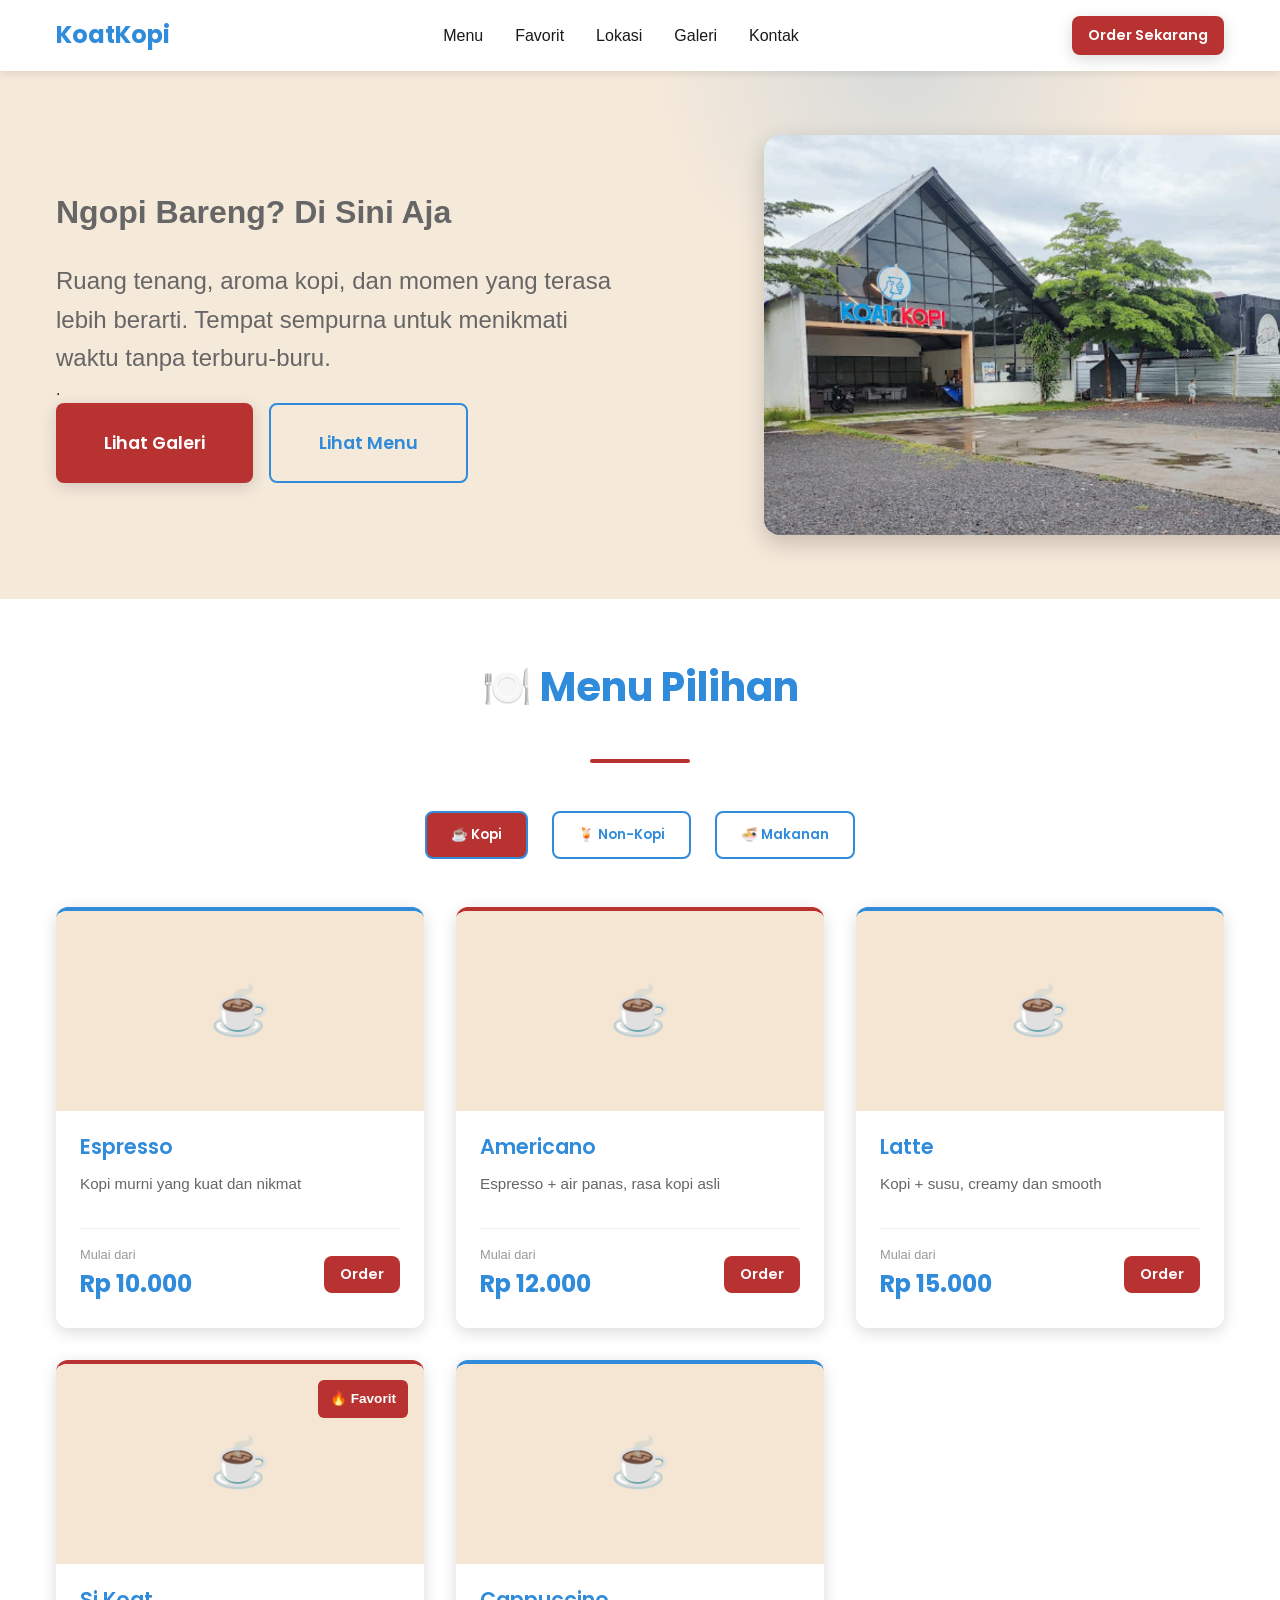
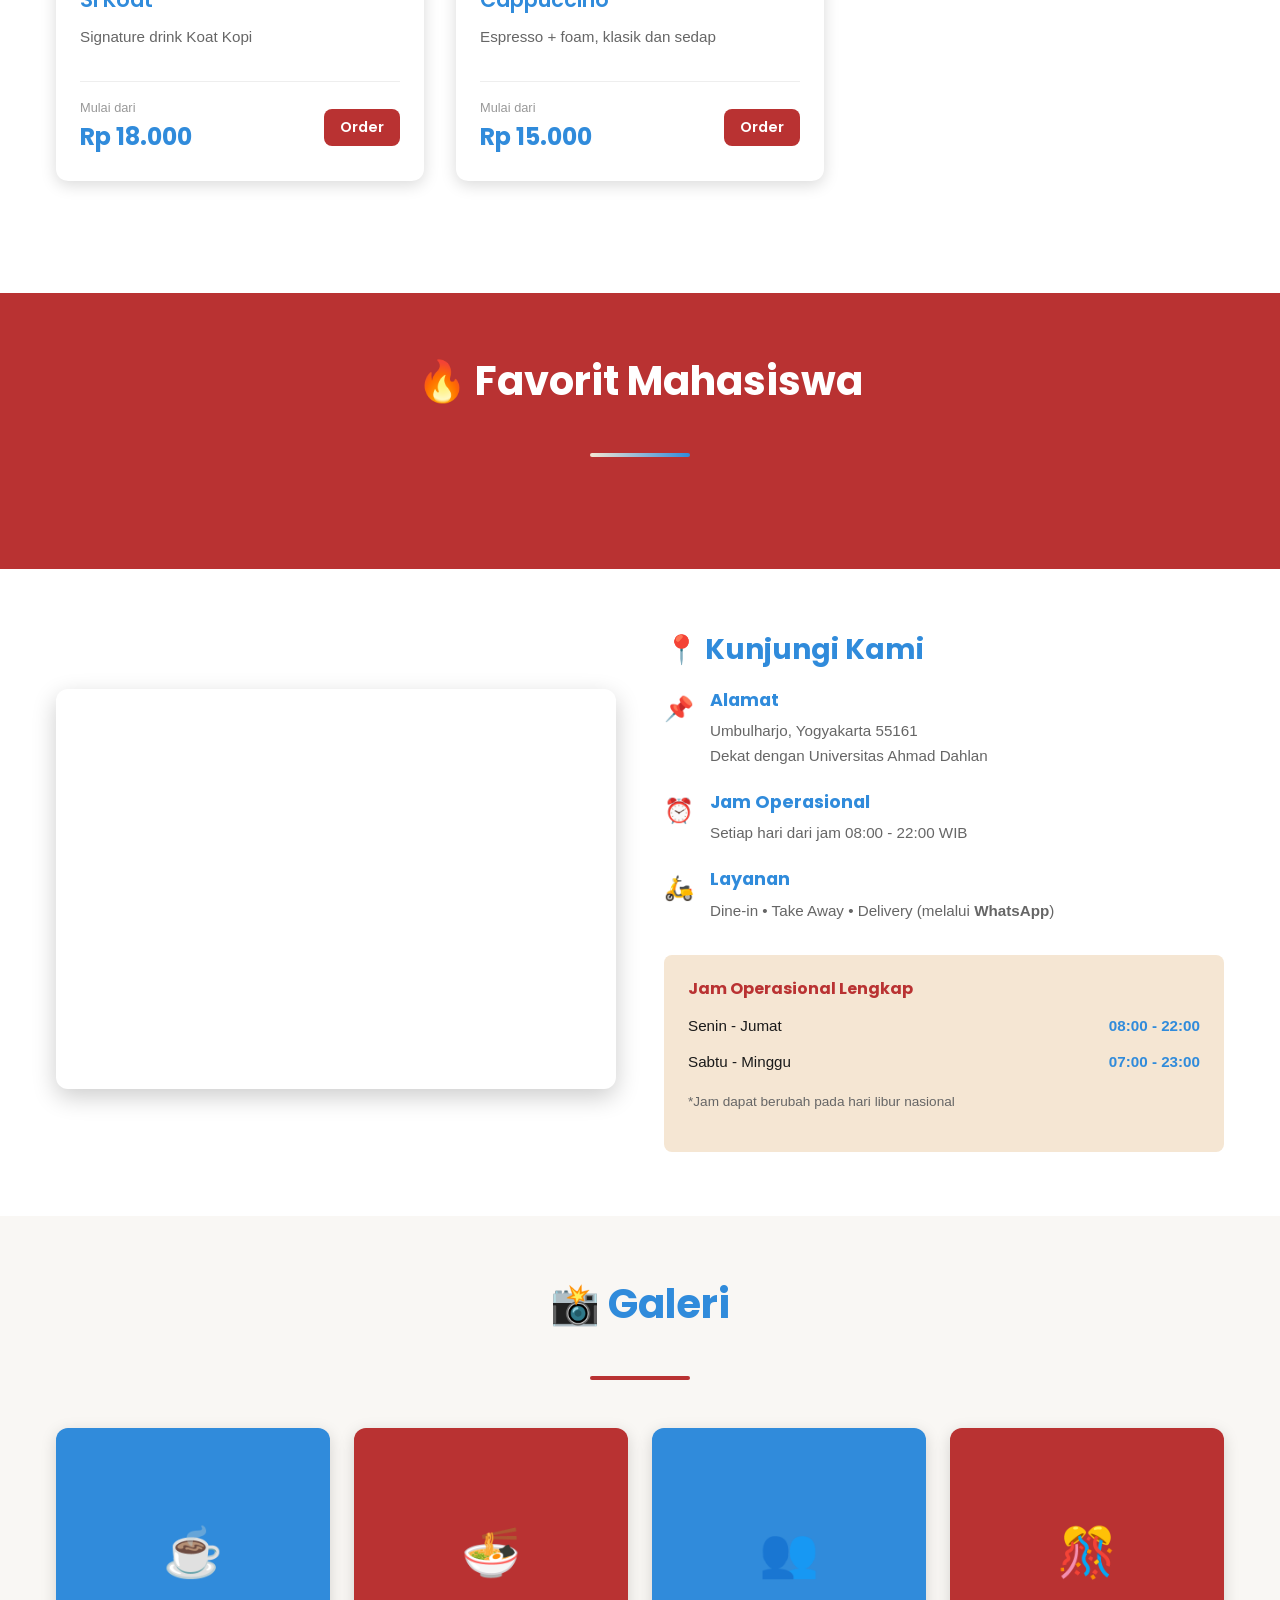
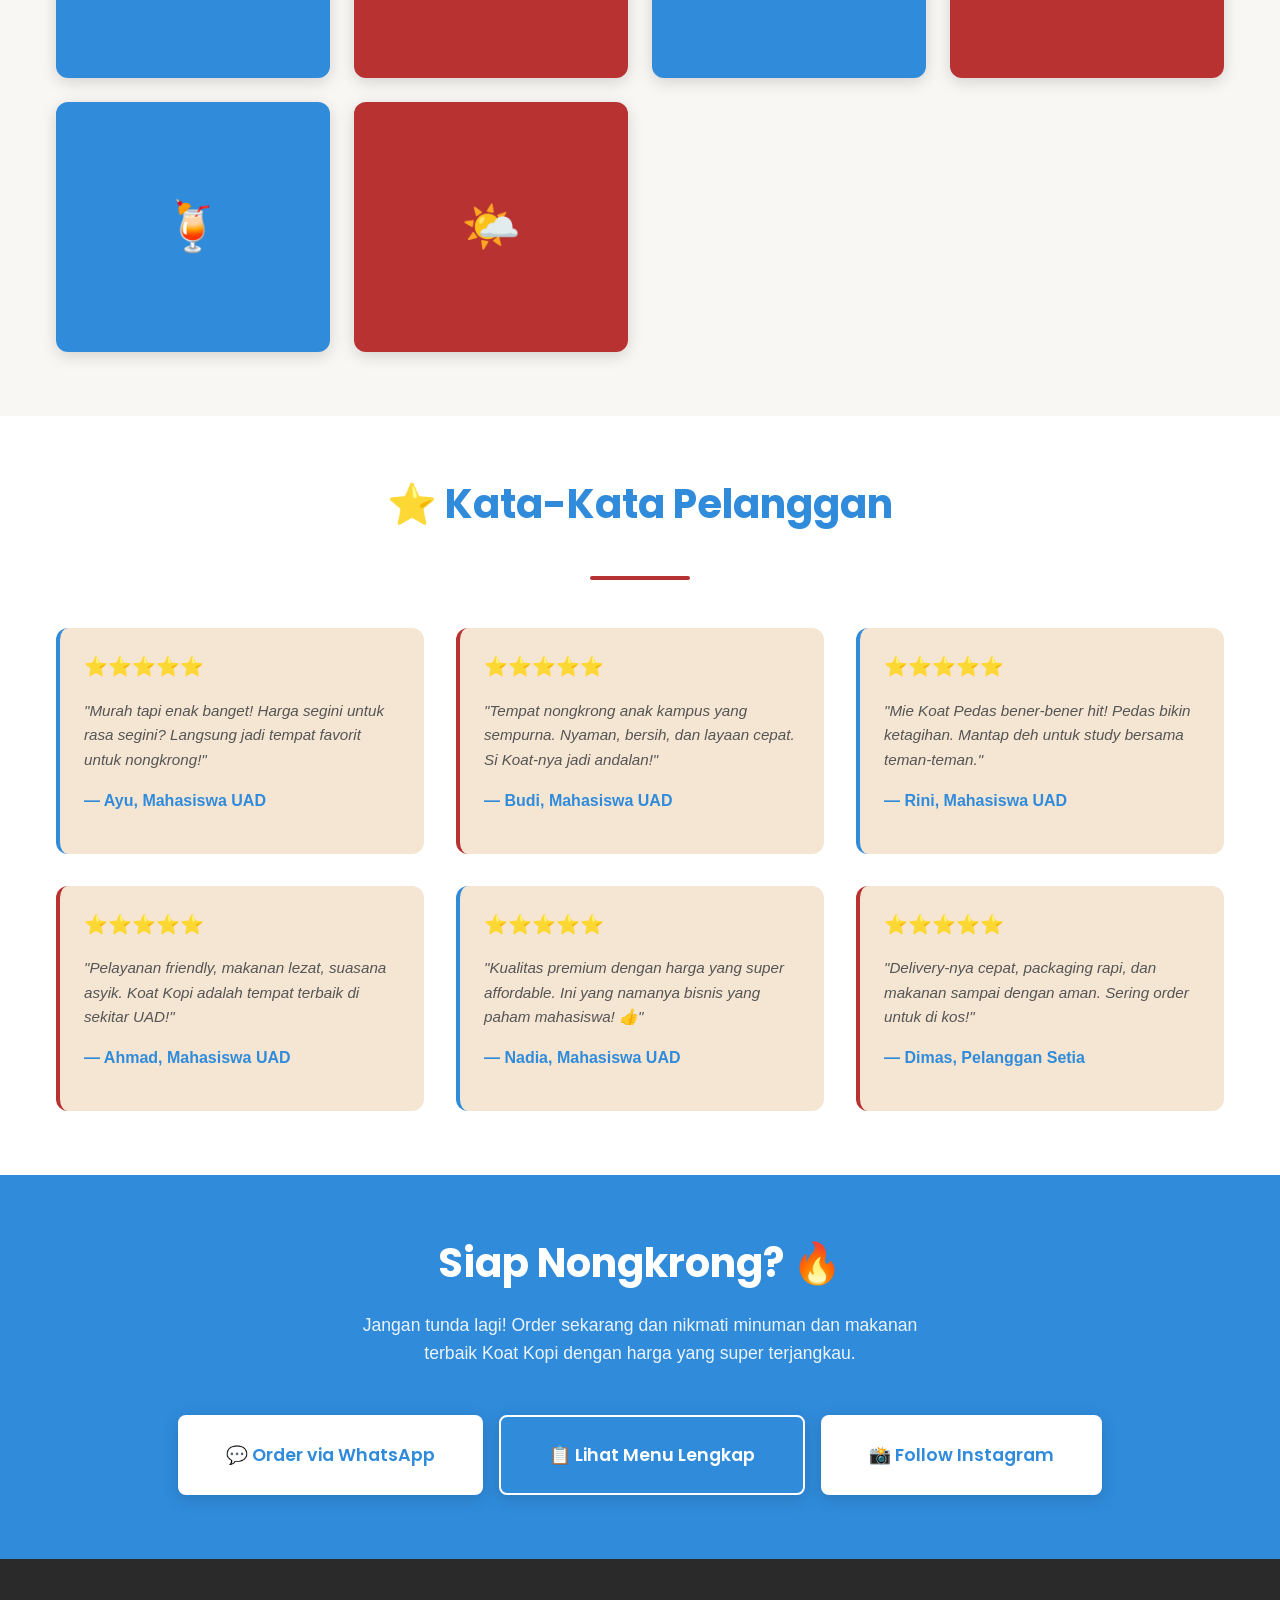
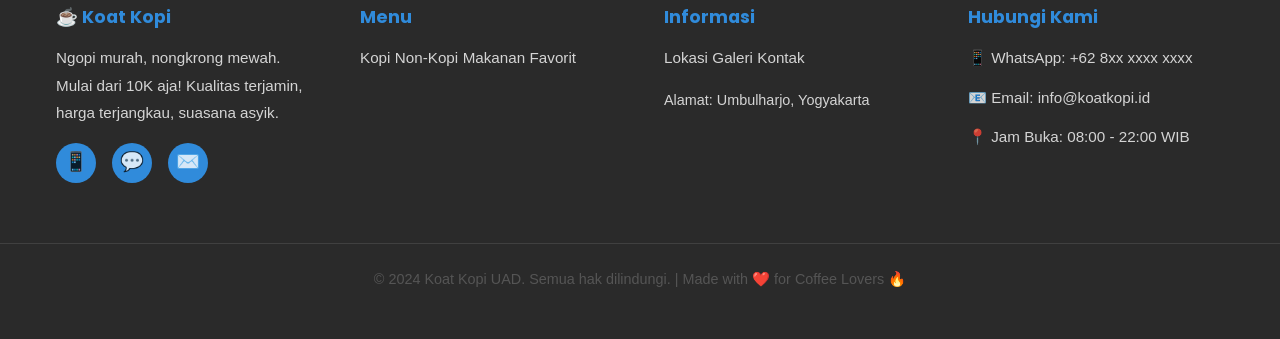
==== index.html @ d8cd1960 "index" ====
<!DOCTYPE html>
<html lang="id">

<head>
  <meta charset="UTF-8">
  <meta name="viewport" content="width=device-width, initial-scale=1.0">
  <meta name="description" content="Koat Kopi UAD - Ngopi Murah, Nongkrong Mewah. Mulai dari 10K aja! Di Umbulharjo, Jogja">
  <meta name="theme-color" content="#308BDB">
  <title>Koat Kopi UAD </title>

  <!-- Favicon -->
  <link rel="icon" type="image/x-icon" href="assets/images/logo.png">

  <!-- Fonts -->
  <link rel="preconnect" href="https://fonts.googleapis.com">
  <link rel="preconnect" href="https://fonts.gstatic.com" crossorigin>
  <link href="https://fonts.googleapis.com/css2?family=Poppins:wght@400;500;600;700&family=Montserrat:wght@700&display=swap" rel="stylesheet">

  <!-- Stylesheets -->
  <link rel="stylesheet" href="assets/css/style.css">
  <link rel="stylesheet" href="assets/css/responsive.css">
</head>

<body>
  <!-- ================================
       NAVBAR / NAVIGATION
  ================================ -->
  <nav>
    <div class="container">
      <div class="navbar-brand">
        Koat<span>Kopi</span>
      </div>
      <ul class="navbar-menu">
        <li><a href="#menu-section">Menu</a></li>
        <li><a href="#bestseller-section">Favorit</a></li>
        <li><a href="#location-section">Lokasi</a></li>
        <li><a href="#gallery-section">Galeri</a></li>
        <li><a href="#contact-section">Kontak</a></li>
      </ul>
      <div class="navbar-cta">
        <a href="#contact-section" class="btn btn-primary btn-small">Order Sekarang</a>
      </div>
    </div>
  </nav>

  <!-- ================================
       HERO SECTION
  ================================ -->
  <section class="hero">
    <div class="container">
      <div class="hero-content">
        <p class="hero-subtitle">Ngopi Bareng? Di Sini Aja</p>
        <p1>Ruang tenang, aroma kopi, dan momen yang terasa lebih berarti. Tempat sempurna untuk menikmati waktu tanpa terburu-buru.</p1>
        <div>.</div>
        <div class="cta-buttons">
          <button href="#gallery-section" class="btn btn-primary btn-large" data-whatsapp data-message="Halo Koat Kopi, saya ingin memesan...">
            Lihat Galeri
          </button>
          <a href="#menu-section" class="btn btn-outline btn-large">Lihat Menu</a>
        </div>
      </div>
      <img src="assets/images/hero/home.png" class="hero-image">
    </div>
  </section>

  <!-- ================================
       MENU SECTION
  ================================ -->
  <section class="menu section" id="menu-section">
    <div class="container">
      <div class="section-title">
        <h2>🍽️ Menu Pilihan</h2>
      </div>

      <!-- Menu Category Buttons -->
      <div class="menu-categories">
        <button class="menu-category-btn" data-category="coffee">☕ Kopi</button>
        <button class="menu-category-btn" data-category="nonCoffee">🍹 Non-Kopi</button>
        <button class="menu-category-btn" data-category="food">🍜 Makanan</button>
      </div>

      <!-- Menu Items Container -->
      <div class="menu-items">
        <!-- Dynamically filled by menu.js -->
      </div>
    </div>
  </section>

  <!-- ================================
       BESTSELLER SECTION
  ================================ -->
  <section class="bestsellers section" id="bestseller-section">
    <div class="container">
      <div class="section-title">
        <h2>🔥 Favorit Mahasiswa</h2>
      </div>
      <div class="bestseller-cards">
        <!-- Dynamically filled by menu.js -->
      </div>
    </div>
  </section>

  <!-- ================================
       LOCATION SECTION
  ================================ -->
  <section class="location section" id="location-section">
    <div class="container">
      <div>
        <iframe src="https://www.google.com/maps/embed?pb=!1m18!1m12!1m3!1d3952.6366017829478!2d110.3768565735801!3d-7.828231292192724!2m3!1f0!2f0!3f0!3m2!1i1024!2i768!4f13.1!3m3!1m2!1s0x2e7a57be8e763b1b%3A0xcff1bcfdaa62eb92!2sKoat%20Kopi%20UAD!5e0!3m2!1sid!2sid!4v1775135601154!5m2!1sid!2sid" width="600" height="450" style="border:0;" allowfullscreen="" loading="lazy" referrerpolicy="no-referrer-when-downgrade"
          id="google-map"
          class="location-map"
          data-lat="-7.7974"
          data-lng="110.3714"
          style="border: none;"
          allowfullscreen=""
          loading="lazy"
          referrerpolicy="no-referrer-when-downgrade">
        </iframe>
      </div>
      <div class="location-info">
        <h3>📍 Kunjungi Kami</h3>
        <div class="location-info-item">
          <div class="location-icon">📌</div>
          <div class="location-text">
            <h4>Alamat</h4>
            <p>Umbulharjo, Yogyakarta 55161<br>Dekat dengan Universitas Ahmad Dahlan</p>
          </div>
        </div>
        <div class="location-info-item">
          <div class="location-icon">⏰</div>
          <div class="location-text">
            <h4>Jam Operasional</h4>
            <p>Setiap hari dari jam 08:00 - 22:00 WIB</p>
          </div>
        </div>
        <div class="location-info-item">
          <div class="location-icon">🛵</div>
          <div class="location-text">
            <h4>Layanan</h4>
            <p>Dine-in • Take Away • Delivery (melalui <strong>WhatsApp</strong>)</p>
          </div>
        </div>

        <div class="location-hours">
          <h4>Jam Operasional Lengkap</h4>
          <div class="hours-list">
            <div class="hours-item">
              <span>Senin - Jumat</span>
              <strong>08:00 - 22:00</strong>
            </div>
            <div class="hours-item">
              <span>Sabtu - Minggu</span>
              <strong>07:00 - 23:00</strong>
            </div>
          </div>
          <p style="margin-top: 1rem; font-size: 0.85rem; color: #666;">*Jam dapat berubah pada hari libur nasional</p>
        </div>
      </div>
    </div>
  </section>

  <!-- ================================
       GALLERY SECTION
  ================================ -->
  <section class="gallery section" id="gallery-section">
    <div class="container">
      <div class="section-title">
        <h2>📸 Galeri</h2>
      </div>
      <div class="gallery-grid">
        <div class="gallery-item">☕</div>
        <div class="gallery-item">🍜</div>
        <div class="gallery-item">👥</div>
        <div class="gallery-item">🎊</div>
        <div class="gallery-item">🍹</div>
        <div class="gallery-item">🌤️</div>
      </div>
    </div>
  </section>

  <!-- ================================
       TESTIMONIAL SECTION
  ================================ -->
  <section class="testimonials section">
    <div class="container">
      <div class="section-title">
        <h2>⭐ Kata-Kata Pelanggan</h2>
      </div>
      <div class="testimonials-grid">
        <div class="testimonial-card">
          <div class="testimonial-rating">⭐⭐⭐⭐⭐</div>
          <p class="testimonial-text">"Murah tapi enak banget! Harga segini untuk rasa segini? Langsung jadi tempat favorit untuk nongkrong!"</p>
          <p class="testimonial-author">— Ayu, Mahasiswa UAD</p>
        </div>

        <div class="testimonial-card">
          <div class="testimonial-rating">⭐⭐⭐⭐⭐</div>
          <p class="testimonial-text">"Tempat nongkrong anak kampus yang sempurna. Nyaman, bersih, dan layaan cepat. Si Koat-nya jadi andalan!"</p>
          <p class="testimonial-author">— Budi, Mahasiswa UAD</p>
        </div>

        <div class="testimonial-card">
          <div class="testimonial-rating">⭐⭐⭐⭐⭐</div>
          <p class="testimonial-text">"Mie Koat Pedas bener-bener hit! Pedas bikin ketagihan. Mantap deh untuk study bersama teman-teman."</p>
          <p class="testimonial-author">— Rini, Mahasiswa UAD</p>
        </div>

        <div class="testimonial-card">
          <div class="testimonial-rating">⭐⭐⭐⭐⭐</div>
          <p class="testimonial-text">"Pelayanan friendly, makanan lezat, suasana asyik. Koat Kopi adalah tempat terbaik di sekitar UAD!"</p>
          <p class="testimonial-author">— Ahmad, Mahasiswa UAD</p>
        </div>

        <div class="testimonial-card">
          <div class="testimonial-rating">⭐⭐⭐⭐⭐</div>
          <p class="testimonial-text">"Kualitas premium dengan harga yang super affordable. Ini yang namanya bisnis yang paham mahasiswa! 👍"</p>
          <p class="testimonial-author">— Nadia, Mahasiswa UAD</p>
        </div>

        <div class="testimonial-card">
          <div class="testimonial-rating">⭐⭐⭐⭐⭐</div>
          <p class="testimonial-text">"Delivery-nya cepat, packaging rapi, dan makanan sampai dengan aman. Sering order untuk di kos!"</p>
          <p class="testimonial-author">— Dimas, Pelanggan Setia</p>
        </div>
      </div>
    </div>
  </section>

  <!-- ================================
       CTA SECTION
  ================================ -->
  <section class="cta section" id="contact-section">
    <div class="container">
      <h2>Siap Nongkrong? 🔥</h2>
      <p>Jangan tunda lagi! Order sekarang dan nikmati minuman dan makanan terbaik Koat Kopi dengan harga yang super terjangkau.</p>
      <div class="cta-buttons">
        <button class="btn btn-primary btn-large" data-whatsapp data-message="Halo Koat Kopi! Saya ingin memesan...">
          💬 Order via WhatsApp
        </button>
        <a href="#menu-section" class="btn btn-primary btn-large" style="background-color: transparent; color: white; border: 2px solid white;">
          📋 Lihat Menu Lengkap
        </a>
        <button class="btn btn-primary btn-large" data-instagram>
          📸 Follow Instagram
        </button>
      </div>
    </div>
  </section>

  <!-- ================================
       FOOTER
  ================================ -->
  <footer>
    <div class="container">
      <div class="footer-section">
        <h4>☕ Koat Kopi</h4>
        <p>Ngopi murah, nongkrong mewah. Mulai dari 10K aja! Kualitas terjamin, harga terjangkau, suasana asyik.</p>
        <div class="footer-social">
          <a href="#" data-instagram title="Instagram">📱</a>
          <a href="#" data-whatsapp title="WhatsApp">💬</a>
          <a href="#" title="Email">✉️</a>
        </div>
      </div>

      <div class="footer-section">
        <h4>Menu</h4>
        <a href="#menu-section">Kopi</a>
        <a href="#menu-section">Non-Kopi</a>
        <a href="#menu-section">Makanan</a>
        <a href="#bestseller-section">Favorit</a>
      </div>

      <div class="footer-section">
        <h4>Informasi</h4>
        <a href="#location-section">Lokasi</a>
        <a href="#gallery-section">Galeri</a>
        <a href="#contact-section">Kontak</a>
        <p style="margin-top: 1rem; font-size: 0.9rem;">Alamat: Umbulharjo, Yogyakarta</p>
      </div>

      <div class="footer-section">
        <h4>Hubungi Kami</h4>
        <p>📱 WhatsApp: <a href="https://wa.me/628xxxxxxxx">+62 8xx xxxx xxxx</a></p>
        <p>📧 Email: <a href="mailto:info@koatkopi.id">info@koatkopi.id</a></p>
        <p>📍 Jam Buka: 08:00 - 22:00 WIB</p>
      </div>
    </div>

    <div class="footer-bottom">
      <p>&copy; 2024 Koat Kopi UAD. Semua hak dilindungi. | Made with ❤️ for Coffee Lovers 🔥</p>
    </div>
  </footer>

  <!-- Scroll to Top Button -->
  <button class="scroll-to-top" style="display: none; position: fixed; bottom: 30px; right: 30px; width: 50px; height: 50px; background-color: #6F4E37; color: white; border: none; border-radius: 50%; font-size: 1.5rem; cursor: pointer; box-shadow: 0 4px 12px rgba(0,0,0,0.2); z-index: 999;">
    ⬆️
  </button>

  <!-- Scripts -->
  <script src="assets/js/main.js"></script>
  <script src="assets/js/menu.js"></script>

  <!-- Google Analytics (Optional) -->
  <!-- Add your tracking ID here -->
</body>

</html>
---- assets/css/style.css ----
/* ================================
   KOAT KOPI - MAIN STYLESHEET
   Warm Coffee Street Vibes 🔥
================================ */

:root {
  /* Color Palette */
  --color-coffee: #308BDB;
  --color-cream: #F5E6D3;
  --color-blue: #308BDB;
  --color-red-accent: #B93232;
  --color-dark: #1a1a1a;
  --color-light: #F9F7F4;
  
  /* Spacing */
  --spacing-xs: 8px;
  --spacing-sm: 12px;
  --spacing-md: 16px;
  --spacing-lg: 24px;
  --spacing-xl: 32px;
  --spacing-2xl: 48px;
  --spacing-3xl: 64px;
  
  /* Typography */
  --font-heading: 'Poppins', 'Montserrat', sans-serif;
  --font-body: 'Segoe UI', 'Roboto', sans-serif;
  
  /* Shadows */
  --shadow-sm: 0 2px 8px rgba(0, 0, 0, 0.1);
  --shadow-md: 0 4px 16px rgba(0, 0, 0, 0.15);
  --shadow-lg: 0 8px 24px rgba(0, 0, 0, 0.2);
  
  /* Transitions */
  --transition: all 0.3s cubic-bezier(0.25, 0.46, 0.45, 0.94);
}

/* ================================
   RESET & BASE STYLES
================================ */

* {
  margin: 0;
  padding: 0;
  box-sizing: border-box;
}

html {
  scroll-behavior: smooth;
}

body {
  font-family: var(--font-body);
  color: var(--color-dark);
  background-color: var(--color-light);
  line-height: 1.6;
}

/* ================================
   TYPOGRAPHY
================================ */

h1, h2, h3, h4, h5, h6 {
  font-family: var(--font-heading);
  font-weight: 700;
  line-height: 1.2;
  margin-bottom: var(--spacing-md);
}

h1 {
  font-size: 3.5rem;
  color: var(--color-coffee);
}

h2 {
  font-size: 2.5rem;
  color: var(--color-coffee);
}

h3 {
  font-size: 1.75rem;
  color: var(--color-coffee);
}

p {
  margin-bottom: var(--spacing-md);
  color: #555;
}

a {
  color: var(--color-blue);
  text-decoration: none;
  transition: var(--transition);
}

a:hover {
  color: var(--color-coffee);
}

/* ================================
   BUTTONS
================================ */

.btn {
  display: inline-block;
  padding: var(--spacing-sm) var(--spacing-lg);
  border: none;
  border-radius: 8px;
  font-family: var(--font-heading);
  font-weight: 600;
  font-size: 1rem;
  cursor: pointer;
  transition: var(--transition);
  text-align: center;
  white-space: nowrap;
}

.btn-primary {
  background-color: var(--color-red-accent);

  color: white;
  box-shadow: var(--shadow-md);
}

.btn-primary:hover {
  background-color: var(--color-red-accent);
  transform: translateY(-2px);
  box-shadow: var(--shadow-lg);
}

.btn-secondary {
  background-color: var(--color-blue);
  color: white;
  box-shadow: var(--shadow-md);
}

.btn-secondary:hover {
  background-color: #8A2525;
  transform: translateY(-2px);
  box-shadow: var(--shadow-lg);
}

.btn-outline {
  background-color: transparent;
  color: var(--color-coffee);
  border: 2px solid var(--color-coffee);
}

.btn-outline:hover {
  background-color: var(--color-coffee);
  color: white;
}

.btn-small {
  padding: var(--spacing-xs) var(--spacing-md);
  font-size: 0.9rem;
}

.btn-large {
  padding: var(--spacing-lg) var(--spacing-2xl);
  font-size: 1.1rem;
}

/* ================================
   CONTAINER & LAYOUT
================================ */

.container {
  max-width: 1200px;
  margin: 0 auto;
  padding: 0 var(--spacing-md);
}

.section {
  padding: var(--spacing-3xl) 0;
}

.section-title {
  text-align: center;
  margin-bottom: var(--spacing-2xl);
  position: relative;
  display: inline-block;
  width: 100%;
}

.section-title h2 {
  display: inline-block;
  padding-bottom: var(--spacing-md);
}

.section-title::after {
  content: '';
  display: block;
  width: 100px;
  height: 4px;
  background: var(--color-red-accent);
  margin: var(--spacing-md) auto 0;
  border-radius: 2px;
}

/* ================================
   NAVBAR
================================ */

nav {
  background-color: white;
  box-shadow: var(--shadow-sm);
  position: sticky;
  top: 0;
  z-index: 100;
}

nav .container {
  display: flex;
  justify-content: space-between;
  align-items: center;
  padding: var(--spacing-md);
}

.navbar-brand {
  font-family: var(--font-heading);
  font-size: 1.5rem;
  font-weight: 700;
  color: var(--color-coffee);
}

.navbar-brand span {
  color: var(--color-blue);
}

.navbar-menu {
  display: flex;
  list-style: none;
  gap: var(--spacing-xl);
}

.navbar-menu a {
  color: var(--color-dark);
  font-weight: 500;
  position: relative;
}

.navbar-menu a::after {
  content: '';
  position: absolute;
  bottom: -5px;
  left: 0;
  width: 0;
  height: 2px;
  background-color: var(--color-red-accent);
  transition: width 0.3s;
}

.navbar-menu a:hover::after {
  width: 100%;
}

.navbar-cta {
  display: flex;
  gap: var(--spacing-md);
}

.mobile-toggle {
  display: none;
  background: none;
  border: none;
  font-size: 1.5rem;
  cursor: pointer;
}

/* ================================
   HERO SECTION
================================ */

.hero {
  background: #F5E9DA;
  padding: var(--spacing-3xl) 0;
  position: relative;
  overflow: hidden;
}

.hero::before {
  content: '';
  position: absolute;
  top: -50%;
  right: 10%;
  width: 500px;
  height: 500px;
  background: radial-gradient(circle, rgba(48, 139, 219, 0.15) 0%, transparent 70%);
  border-radius: 50%;
}

.hero .container {
  display: grid;
  grid-template-columns: 1fr 1fr;
  gap: var(--spacing-2xl);
  align-items: center;
  position: relative;
  z-index: 1;
}

.hero-content h1 {
  font-size: 3.5rem;
  line-height: 1.2;
  margin-bottom: var(--spacing-md);
  color: var(--color-coffee);
}

.hero-content p {
  font-size: 2rem;
  color: #666;
  margin-bottom: var(--spacing-lg);
  font-weight: bold;
}

.hero-content p1 {
  font-size: 1.5rem;
  color: #666;
  margin-bottom: 100px;
  padding-bottom: 100px;
  
}

.hero-subtitle {
  font-size: 1.5rem;
  color: var(--color-red-accent);
  font-weight: 600;
  margin-bottom: var(--spacing-lg);
}

.hero .cta-buttons {
  display: flex;
  gap: var(--spacing-md);
  flex-wrap: wrap;
}

.hero-image {
  position: relative;
  height: 400px;
  background: var(--color-cream);
  background: var(--color-blue);
  border-radius: 16px;
  overflow: hidden;
  display: flex;
  align-items: center;
  justify-content: center;
  color: white;
  font-size: 4rem;
  box-shadow: var(--shadow-lg);
  margin-left: 100px;
}

/* ================================
   MENU SECTION
================================ */

.menu {
  background-color: white;
}

.menu-categories {
  display: flex;
  justify-content: center;
  gap: var(--spacing-lg);
  margin-bottom: var(--spacing-2xl);
  flex-wrap: wrap;
}

.menu-category-btn {
  padding: var(--spacing-sm) var(--spacing-lg);
  border: 2px solid var(--color-blue);
  background-color: white;
  color: var(--color-blue);
  border-radius: 8px;
  cursor: pointer;
  font-family: var(--font-heading);
  font-weight: 600;
  transition: var(--transition);
}

.menu-category-btn:hover,
.menu-category-btn.active {
  background-color: #B93232;
  color: white;
}

.menu-items {
  display: grid;
  grid-template-columns: repeat(auto-fit, minmax(280px, 1fr));
  gap: var(--spacing-xl);
  margin-bottom: var(--spacing-2xl);
}

.menu-card {
  background-color: white;
  border-radius: 12px;
  overflow: hidden;
  box-shadow: var(--shadow-md);
  transition: var(--transition);
  position: relative;
  border-top: 4px solid var(--color-blue);
}

.menu-card:nth-child(2n) {
  border-top-color: var(--color-red-accent);
}

.menu-card:hover {
  transform: translateY(-8px);
  box-shadow: var(--shadow-lg);
}

.menu-card-image {
  width: 100%;
  height: 200px;
  background: var(--color-cream);
  display: flex;
  align-items: center;
  justify-content: center;
  font-size: 3rem;
  position: relative;
  overflow: hidden;
}

.menu-card-badge {
  position: absolute;
  top: var(--spacing-md);
  right: var(--spacing-md);
  background-color: #B93232;
  color: white;
  padding: var(--spacing-xs) var(--spacing-sm);
  border-radius: 6px;
  font-size: 0.85rem;
  font-weight: 600;
}

.menu-card-content {
  padding: var(--spacing-lg);
}

.menu-card-name {
  font-family: var(--font-heading);
  font-size: 1.3rem;
  font-weight: 600;
  color: var(--color-blue);
  margin-bottom: var(--spacing-sm);
}

.menu-card-desc {
  font-size: 0.95rem;
  color: #666;
  margin-bottom: var(--spacing-md);
  min-height: 40px;
}

.menu-card-footer {
  display: flex;
  justify-content: space-between;
  align-items: center;
  border-top: 1px solid #eee;
  padding-top: var(--spacing-md);
}

.menu-card-price {
  font-family: var(--font-heading);
  font-size: 1.5rem;
  font-weight: 700;
  color: var(--color-blue);
}

.menu-card-price-label {
  font-size: 0.8rem;
  color: #999;
  display: block;
}

.menu-card .btn-small {
  background-color: var(--color-red-accent);
  color: white;
}

/* ================================
   BESTSELLER SECTION
================================ */

.bestsellers {
  background: var(--color-red-accent);
  color: white;
}

.bestsellers .section-title h2,
.bestsellers .section-title::after {
  color: white;
}

.bestsellers .section-title::after {
  background: linear-gradient(90deg, var(--color-cream), var(--color-blue));
}

.bestseller-cards {
  display: grid;
  grid-template-columns: repeat(auto-fit, minmax(300px, 1fr));
  gap: var(--spacing-xl);
}

.bestseller-card {
  background-color: rgba(255, 255, 255, 0.1);
  backdrop-filter: blur(10px);
  border: 1px solid rgba(255, 255, 255, 0.2);
  border-radius: 12px;
  padding: var(--spacing-xl);
  transition: var(--transition);
  position: relative;
  overflow: hidden;
}

.bestseller-card:nth-child(2) {
  border: 2px solid var(--color-blue);
}

.bestseller-card::before {
  content: '';
  position: absolute;
  top: 0;
  left: 0;
  right: 0;
  height: 4px;
  background: var(--color-blue);
}

.bestseller-card:hover {
  transform: translateY(-4px);
  background-color: rgba(255, 255, 255, 0.15);
  box-shadow: 0 8px 24px rgba(0, 0, 0, 0.2);
}

.bestseller-badge {
  display: inline-block;
  background-color: var(--color-red-accent);
  color: white;
  padding: var(--spacing-xs) var(--spacing-sm);
  border-radius: 6px;
  font-size: 0.85rem;
  font-weight: 600;
  margin-bottom: var(--spacing-md);
}

.bestseller-name {
  font-size: 1.5rem;
  font-weight: 700;
  margin-bottom: var(--spacing-sm);
  color: white;
}

.bestseller-desc {
  color: rgba(255, 255, 255, 0.9);
  margin-bottom: var(--spacing-md);
  font-size: 0.95rem;
}

.bestseller-price {
  font-size: 1.8rem;
  font-weight: 700;
  color: var(--color-blue);
  margin-bottom: var(--spacing-md);
}

.bestseller-card .btn-small {
  background-color: var(--color-cream);
  color: var(--color-coffee);
  font-weight: 600;
}

.bestseller-card .btn-small:hover {
  background-color: white;
}

/* ================================
   LOCATION SECTION
================================ */

.location {
  background-color: white;
}

.location .container {
  display: grid;
  grid-template-columns: 1fr 1fr;
  gap: var(--spacing-2xl);
  align-items: center;
}

.location-map {
  width: 100%;
  height: 400px;
  border-radius: 12px;
  overflow: hidden;
  box-shadow: var(--shadow-lg);
}

.location-info h3 {
  margin-bottom: var(--spacing-lg);
}

.location-info-item {
  display: flex;
  gap: var(--spacing-md);
  margin-bottom: var(--spacing-lg);
  align-items: flex-start;
}

.location-icon {
  font-size: 1.5rem;
  min-width: 30px;
}

.location-text h4 {
  color: var(--color-blue);
  margin-bottom: var(--spacing-xs);
  font-size: 1.1rem;
}

.location-text p {
  font-size: 0.95rem;
  color: #666;
  margin-bottom: 0;
}

.location-hours {
  background-color: var(--color-cream);
  padding: var(--spacing-lg);
  border-radius: 8px;
  margin-top: var(--spacing-xl);
}

.location-hours h4 {
  color: var(--color-red-accent);
  margin-bottom: var(--spacing-md);
}

.hours-list {
  display: flex;
  flex-direction: column;
  gap: var(--spacing-sm);
}

.hours-item {
  display: flex;
  justify-content: space-between;
  font-size: 0.95rem;
}

.hours-item strong {
  color: var(--color-coffee);
}

/* ================================
   GALLERY SECTION
================================ */

.gallery {
  background-color: var(--color-light);
}

.gallery-grid {
  display: grid;
  grid-template-columns: repeat(auto-fit, minmax(250px, 1fr));
  gap: var(--spacing-lg);
}

.gallery-item {
  height: 250px;
  border-radius: 12px;
  overflow: hidden;
  box-shadow: var(--shadow-md);
  transition: var(--transition);
  cursor: pointer;
  background: var(--color-blue);
  display: flex;
  align-items: center;
  justify-content: center;
  font-size: 3rem;
  position: relative;
  color: white;
}

.gallery-item:nth-child(2n) {
  background: var(--color-red-accent);
}

.gallery-item:hover {
  transform: scale(1.05);
  box-shadow: var(--shadow-lg);
}

.gallery-item::after {
  content: '';
  position: absolute;
  top: 0;
  left: 0;
  right: 0;
  bottom: 0;
  background-color: rgba(0, 0, 0, 0.2);
  opacity: 0;
  transition: var(--transition);
}

.gallery-item:hover::after {
  opacity: 1;
}

/* ================================
   TESTIMONIAL SECTION
================================ */

.testimonials {
  background: white;
}

.testimonials-grid {
  display: grid;
  grid-template-columns: repeat(auto-fit, minmax(300px, 1fr));
  gap: var(--spacing-xl);
}

.testimonial-card {
  background-color: var(--color-cream);
  padding: var(--spacing-lg);
  border-radius: 12px;
  transition: var(--transition);
  border-left: 4px solid var(--color-blue);
}

.testimonial-card:nth-child(2n) {
  border-left-color: var(--color-red-accent);
}

.testimonial-card:hover {
  transform: translateY(-4px);
  box-shadow: var(--shadow-md);
}

.testimonial-rating {
  font-size: 1.2rem;
  color: #FFB800;
  margin-bottom: var(--spacing-md);
}

.testimonial-text {
  font-style: italic;
  color: #555;
  margin-bottom: var(--spacing-md);
  font-size: 0.95rem;
}

.testimonial-author {
  font-weight: 600;
  color: var(--color-coffee);
}

/* ================================
   CTA SECTION
================================ */

.cta {
  background: var(--color-blue);
  color: white;
  padding: var(--spacing-3xl) 0;
  text-align: center;
}

.cta h2 {
  color: white;
  margin-bottom: var(--spacing-lg);
}

.cta p {
  color: rgba(255, 255, 255, 0.9);
  font-size: 1.1rem;
  margin-bottom: var(--spacing-2xl);
  max-width: 600px;
  margin-left: auto;
  margin-right: auto;
}

.cta .cta-buttons {
  display: flex;
  gap: var(--spacing-md);
  justify-content: center;
  flex-wrap: wrap;
}

.cta .btn-primary {
  background-color: white;
  color: var(--color-coffee);
}

.cta .btn-primary:hover {
  background-color: var(--color-cream);
}

/* ================================
   FOOTER
================================ */

footer {
  background-color: #2a2a2a;
  color: #2a2a2a;
  padding: var(--spacing-2xl) 0;
}

footer .container {
  display: grid;
  grid-template-columns: repeat(auto-fit, minmax(250px, 1fr));
  gap: var(--spacing-2xl);
  margin-bottom: var(--spacing-2xl);
}

.footer-section h4 {
  color: var(--color-blue);
  margin-bottom: var(--spacing-md);
  font-size: 1.1rem;
}

.footer-section p,
.footer-section a {
  color: rgba(255, 255, 255, 0.8);
  font-size: 0.95rem;
  line-height: 1.8;
  margin-bottom: var(--spacing-sm);
}

.footer-section a:hover {
  color: var(--color-cream);
}

.footer-social {
  display: flex;
  gap: var(--spacing-md);
  margin-top: var(--spacing-md);
}

.footer-social a {
  display: flex;
  align-items: center;
  justify-content: center;
  width: 40px;
  height: 40px;
  border-radius: 50%;
  background-color: var(--color-blue);
  font-size: 1.2rem;
}

.footer-social a:hover {
  background-color: var(--color-red-accent);
  transform: translateY(-2px);
}

.footer-bottom {
  border-top: 1px solid rgba(255, 255, 255, 0.1);
  padding-top: var(--spacing-lg);
  text-align: center;
  font-size: 0.9rem;
  color: rgba(255, 255, 255, 0.6);
}

.footer-bottom p {
  margin-bottom: 0;
}

/* ================================
   UTILITY CLASSES
================================ */

.text-center {
  text-align: center;
}

.mt-sm { margin-top: var(--spacing-sm); }
.mt-md { margin-top: var(--spacing-md); }
.mt-lg { margin-top: var(--spacing-lg); }
.mt-xl { margin-top: var(--spacing-xl); }
.mt-2xl { margin-top: var(--spacing-2xl); }

.mb-sm { margin-bottom: var(--spacing-sm); }
.mb-md { margin-bottom: var(--spacing-md); }
.mb-lg { margin-bottom: var(--spacing-lg); }
.mb-xl { margin-bottom: var(--spacing-xl); }
.mb-2xl { margin-bottom: var(--spacing-2xl); }

.badge {
  display: inline-block;
  padding: var(--spacing-xs) var(--spacing-md);
  border-radius: 20px;
  font-size: 0.8rem;
  font-weight: 600;
}

.badge-primary {
  background-color: var(--color-coffee);
  color: white;
}

.badge-secondary {
  background-color: var(--color-blue);
  color: white;
}

.badge-danger {
  background-color: var(--color-red-accent);
  color: white;
}
---- assets/css/responsive.css ----
/* ================================
   RESPONSIVE DESIGN
   Mobile First Approach
================================ */

/* ================================
   TABLET (768px and up)
================================ */

@media (max-width: 768px) {
  :root {
    --spacing-3xl: 48px;
  }

  /* Typography */
  h1 {
    font-size: 2.5rem;
  }

  h2 {
    font-size: 1.8rem;
  }

  h3 {
    font-size: 1.5rem;
  }

  .section {
    padding: var(--spacing-2xl) 0;
  }

  /* Navbar */
  .navbar-menu {
    display: none;
    gap: var(--spacing-lg);
  }

  .navbar-menu.active {
    display: flex;
    flex-direction: column;
    position: absolute;
    top: 100%;
    left: 0;
    right: 0;
    background-color: white;
    padding: var(--spacing-lg);
    box-shadow: var(--shadow-md);
    margin-left: 100px;
  }

  .mobile-toggle {
    display: block;
  }

  /* Hero */

  @media (max-width: 768px) {
    .hero .container {
      display: grid;
      grid-template-columns: 1fr;
      gap: var(--spacing-xl);
      text-align: center;
    }

    .hero-content h1 {
      font-size: 2rem;
    }

    .hero-image {
      width: 100%;
      height: auto;
    }

    .hero-image {
      width: 100%;
      height: auto;
      aspect-ratio: 4 / 3;
      transform: none;
      margin-left: 0;
      border-radius: 16px;
    }

    .hero .cta-buttons {
      display: flex;
      flex-direction: column;
      gap: 12px;
    }

    .hero .btn {
      width: 100%;
    }
  }

  /* Menu Section */
  .menu-items {
    grid-template-columns: 1fr;
    gap: var(--spacing-lg);
  }

  .menu-categories {
    gap: var(--spacing-md);
  }

  /* Location */
  .location .container {
    grid-template-columns: 1fr;
    gap: var(--spacing-xl);
  }

  .location-map {
    height: 300px;
  }

  /* Gallery */
  .gallery-grid {
    grid-template-columns: repeat(2, 1fr);
    gap: var(--spacing-md);
  }

  .gallery-item {
    height: 200px;
  }

  /* Testimonials */
  .testimonials-grid {
    grid-template-columns: 1fr;
    gap: var(--spacing-lg);
  }

  /* CTA */
  .cta .cta-buttons {
    flex-direction: column;
  }

  .cta .btn {
    width: 100%;
  }

  /* Footer */
  footer .container {
    grid-template-columns: 1fr;
    gap: var(--spacing-xl);
  }
}

/* ================================
   MOBILE (480px and below)
================================ */

@media (max-width: 480px) {
  :root {
    --spacing-xl: 24px;
    --spacing-2xl: 32px;
  }

  /* Typography */
  h1 {
    font-size: 2rem;
  }

  h2 {
    font-size: 1.5rem;
  }

  h3 {
    font-size: 1.2rem;
  }

  p {
    font-size: 0.95rem;
  }

  .section {
    padding: var(--spacing-xl) 0;
  }

  /* Container */
  .container {
    padding: 0 var(--spacing-md);
  }

  /* Button */
  .btn {
    padding: var(--spacing-xs) var(--spacing-md);
    font-size: 0.9rem;
  }

  .btn-large {
    padding: var(--spacing-md) var(--spacing-lg);
    font-size: 1rem;
  }

  /* Navbar */
  nav .container {
    padding: var(--spacing-md);
  }

  .navbar-brand {
    font-size: 1.2rem;
  }

  /* Hero */
  .hero {
    padding: var(--spacing-2xl) 0;
  }

  .hero-content h1 {
    font-size: 1.8rem;
    margin-bottom: var(--spacing-sm);
  }

  .hero-subtitle {
    font-size: 1.1rem;
  }

  .hero-image {
    height: 250px;
    font-size: 2.5rem;
  }

  /* Menu */
  .menu-card-image {
    height: 150px;
    font-size: 2rem;
  }

  .menu-card-name {
    font-size: 1.1rem;
  }

  .menu-items {
    gap: var(--spacing-lg);
  }

  .menu-categories {
    flex-direction: column;
  }

  .menu-category-btn {
    width: 100%;
  }

  /* Bestseller */
  .bestseller-cards {
    grid-template-columns: 1fr;
    gap: var(--spacing-lg);
  }

  /* Location */
  .location-map {
    height: 250px;
  }

  .location-info-item {
    gap: var(--spacing-sm);
  }

  /* Gallery */
  .gallery-grid {
    grid-template-columns: 1fr;
  }

  .gallery-item {
    height: 180px;
    font-size: 2rem;
  }

  /* Testimonials */
  .testimonial-card {
    padding: var(--spacing-md);
  }

  /* CTA */
  .cta {
    padding: var(--spacing-2xl) 0;
  }

  .cta h2 {
    font-size: 1.5rem;
  }

  .cta p {
    font-size: 0.95rem;
  }

  /* Footer */
  .footer-section h4 {
    font-size: 1rem;
  }

  footer .container {
    gap: var(--spacing-xl);
  }
}

/* ================================
   SUPER SMALL DEVICES (360px)
================================ */

@media (max-width: 360px) {
  h1 {
    font-size: 1.5rem;
  }

  h2 {
    font-size: 1.3rem;
  }

  h3 {
    font-size: 1.1rem;
  }

  .hero-image {
    height: 200px;
    font-size: 2rem;
  }

  .menu-card {
    border-radius: 8px;
  }

  .btn {
    padding: 10px 12px;
    font-size: 0.85rem;
  }
}

/* ================================
   DARK MODE (Optional Feature)
================================ */

@media (prefers-color-scheme: dark) {
  :root {
    --color-light: #1a1a1a;
    --color-dark: #F9F7F4;
  }

  body {
    background-color: var(--color-light);
    color: var(--color-dark);
  }

  .menu {
    background-color: #2a2a2a;
  }

  .menu-card {
    background-color: #3a3a3a;
    color: var(--color-dark);
  }

  .menu-card-name {
    color: var(--color-cream);
  }

  .menu-card-desc {
    color: #aaa;
  }

  nav {
    background-color: #2a2a2a;
    color: var(--color-dark);
  }

  .navbar-menu a {
    color: var(--color-dark);
  }

  .navbar-menu.active {
    background-color: #2a2a2a;
  }

  p {
    color: #aaa;
  }

  .location-text p {
    color: #aaa;
  }

  .location {
    background-color: #2a2a2a;
  }

  .location-hours {
    background-color: rgba(111, 78, 55, 0.2);
  }

  .testimonial-card {
    background-color: rgba(111, 78, 55, 0.1);
    color: var(--color-dark);
  }

  .testimonial-text {
    color: #aaa;
  }
}

/* ================================
   PRINT STYLES
================================ */

@media print {
  .navbar-menu,
  .cta,
  footer {
    display: none;
  }

  .section {
    page-break-inside: avoid;
  }

  body {
    background-color: white;
    color: black;
  }
}

/* ================================
   HIGH RESOLUTION DISPLAYS
================================ */

@media (min-width: 1920px) {
  .container {
    max-width: 1400px;
  }

  h1 {
    font-size: 4rem;
  }

  .section {
    padding: var(--spacing-3xl) 0;
  }
}

/* ================================
   ACCESSIBILITY
================================ */

@media (prefers-reduced-motion: reduce) {
  *,
  *::before,
  *::after {
    animation-duration: 0.01ms !important;
    animation-iteration-count: 1 !important;
    transition-duration: 0.01ms !important;
    scroll-behavior: auto !important;
  }
}

/* ================================
   LANDSCAPE ORIENTATION (Mobile)
================================ */

@media (max-height: 600px) and (orientation: landscape) {
  .hero {
    padding: var(--spacing-xl) 0;
  }

  .hero .container {
    gap: var(--spacing-lg);
  }

  .hero-image {
    height: 250px;
  }

  .section {
    padding: var(--spacing-xl) 0;
  }
}
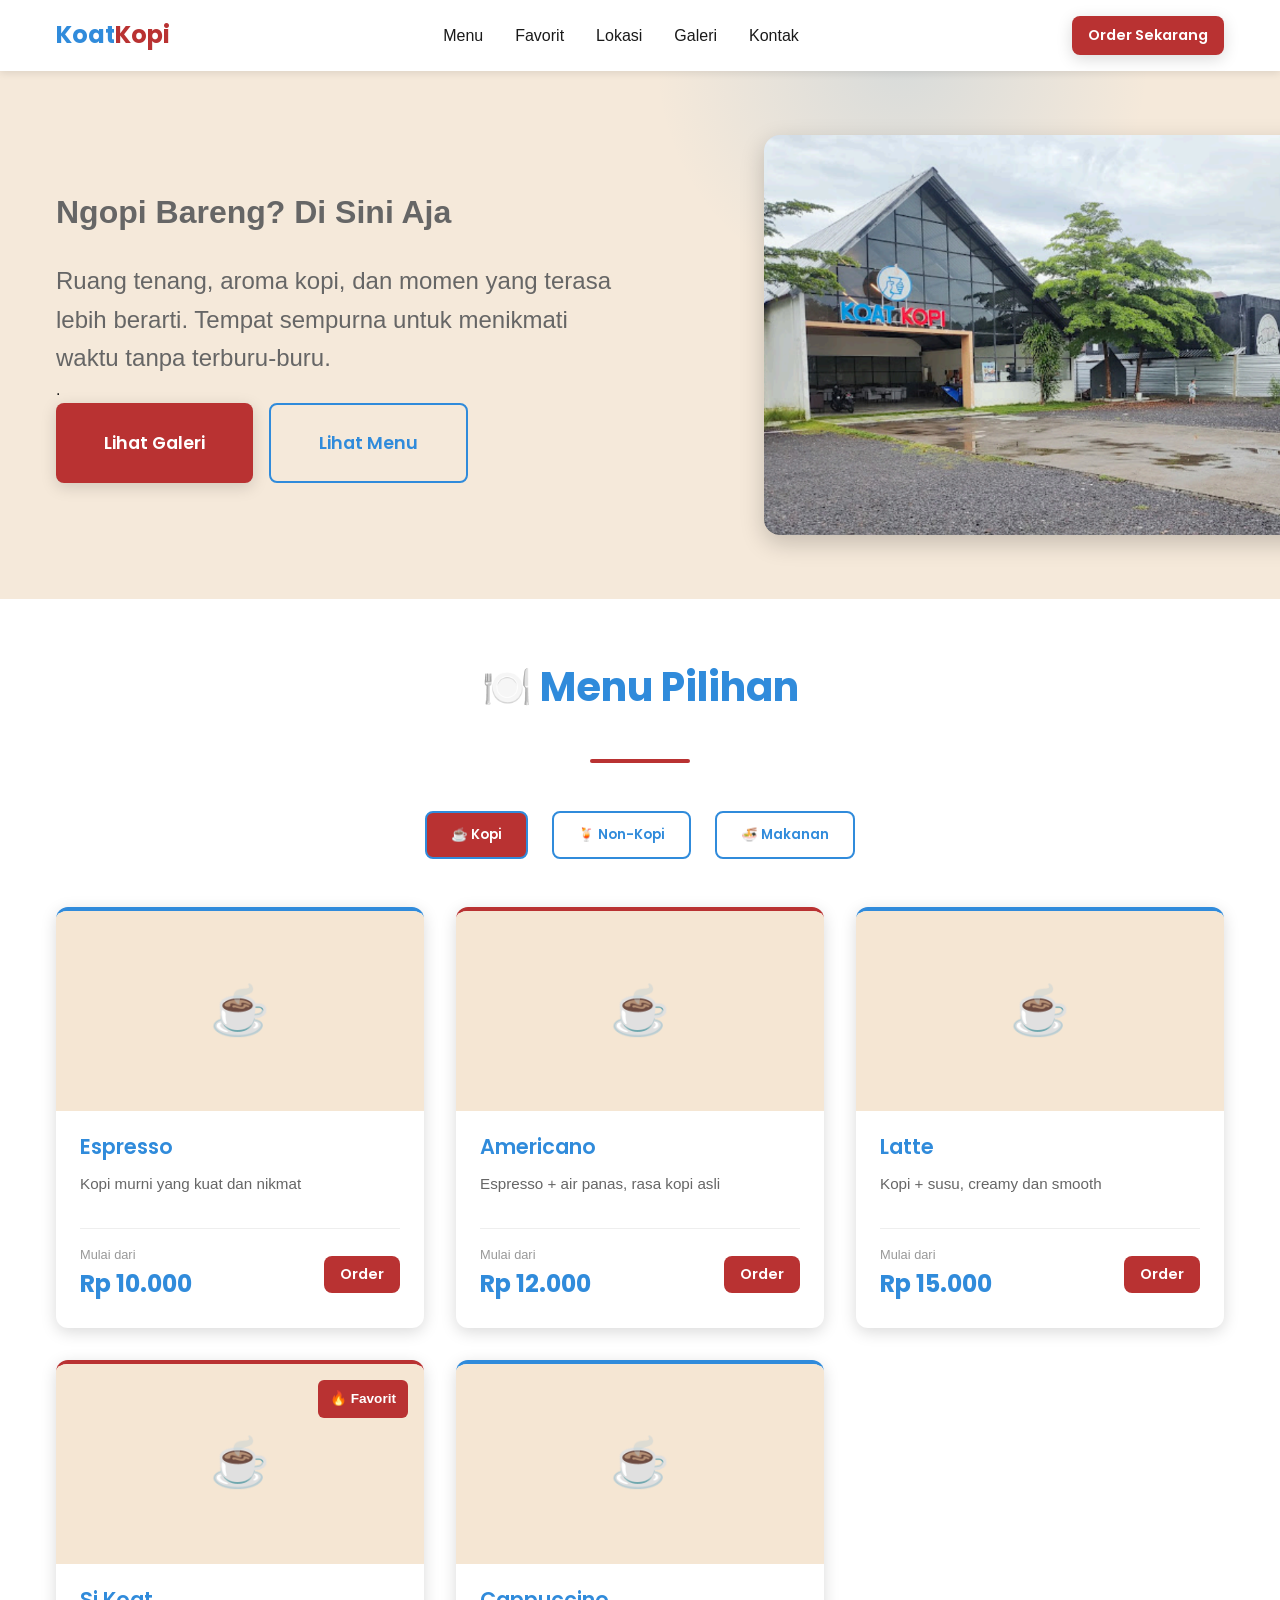
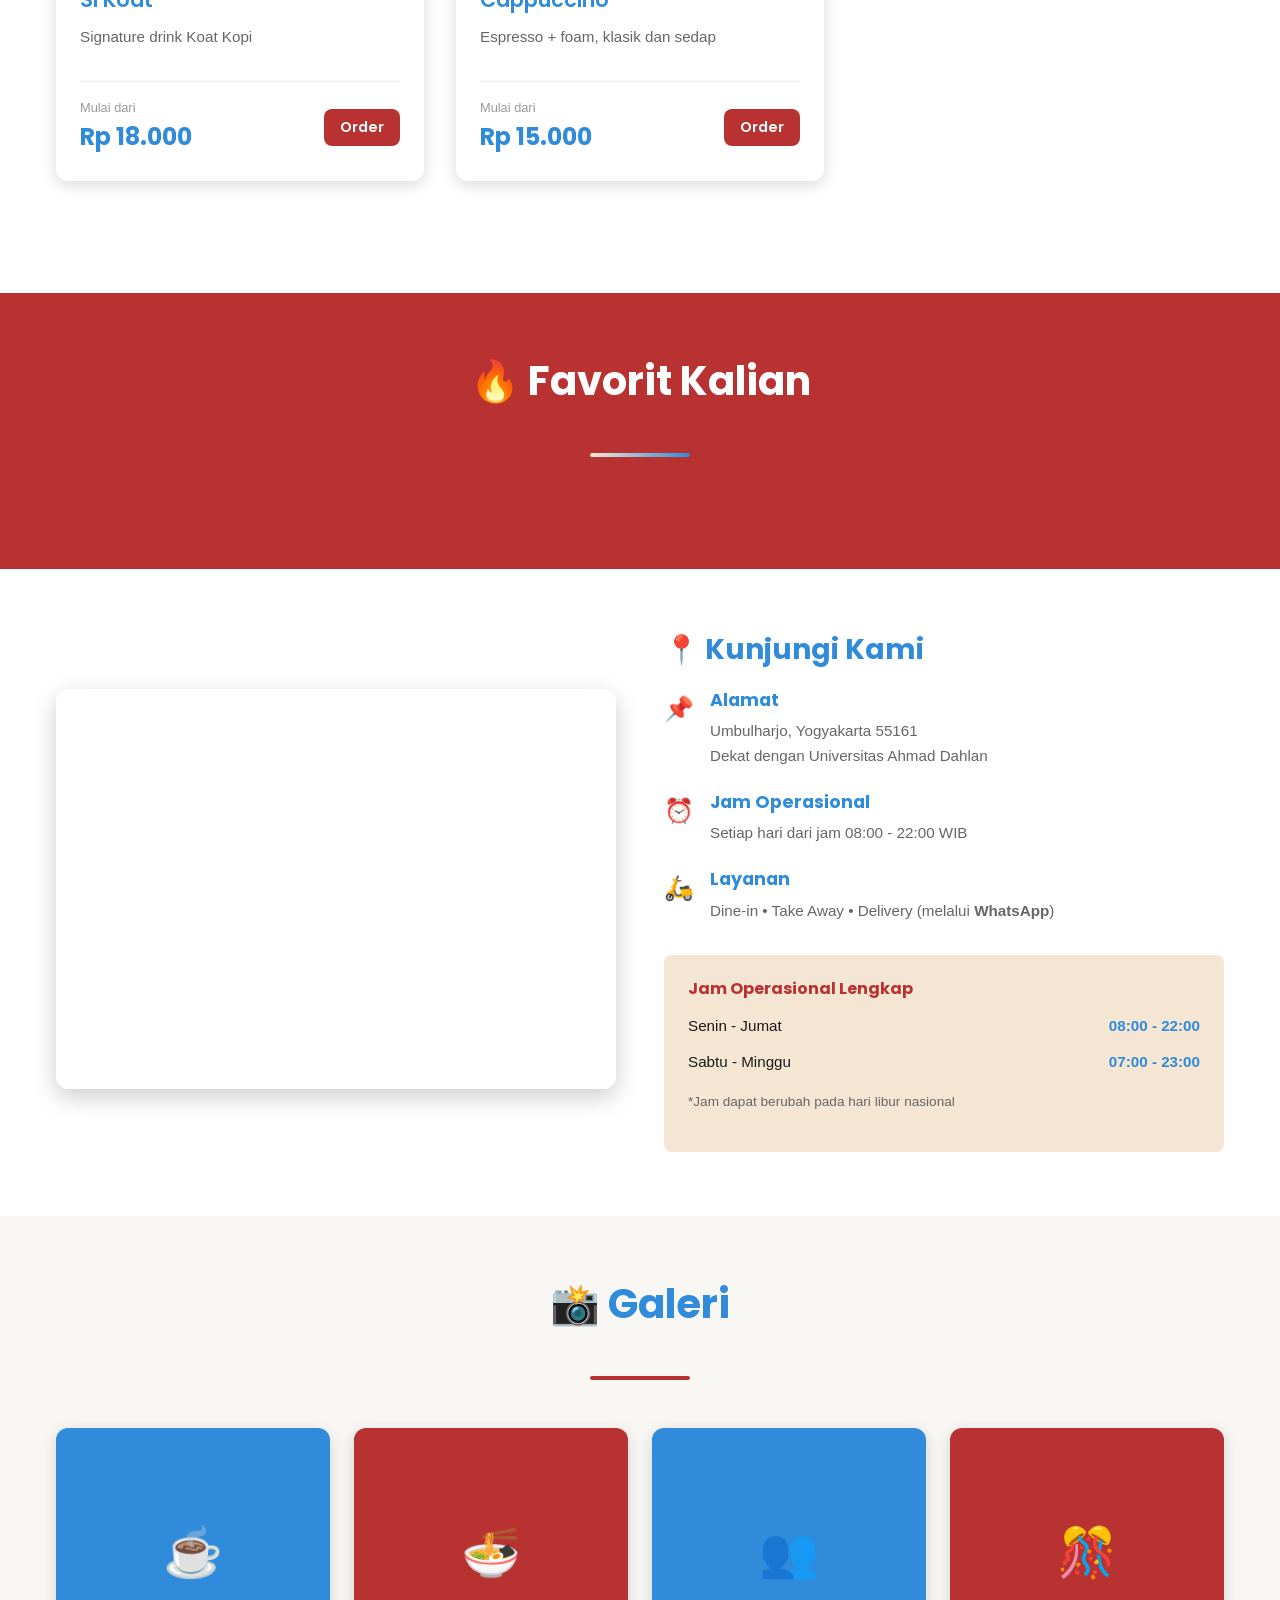
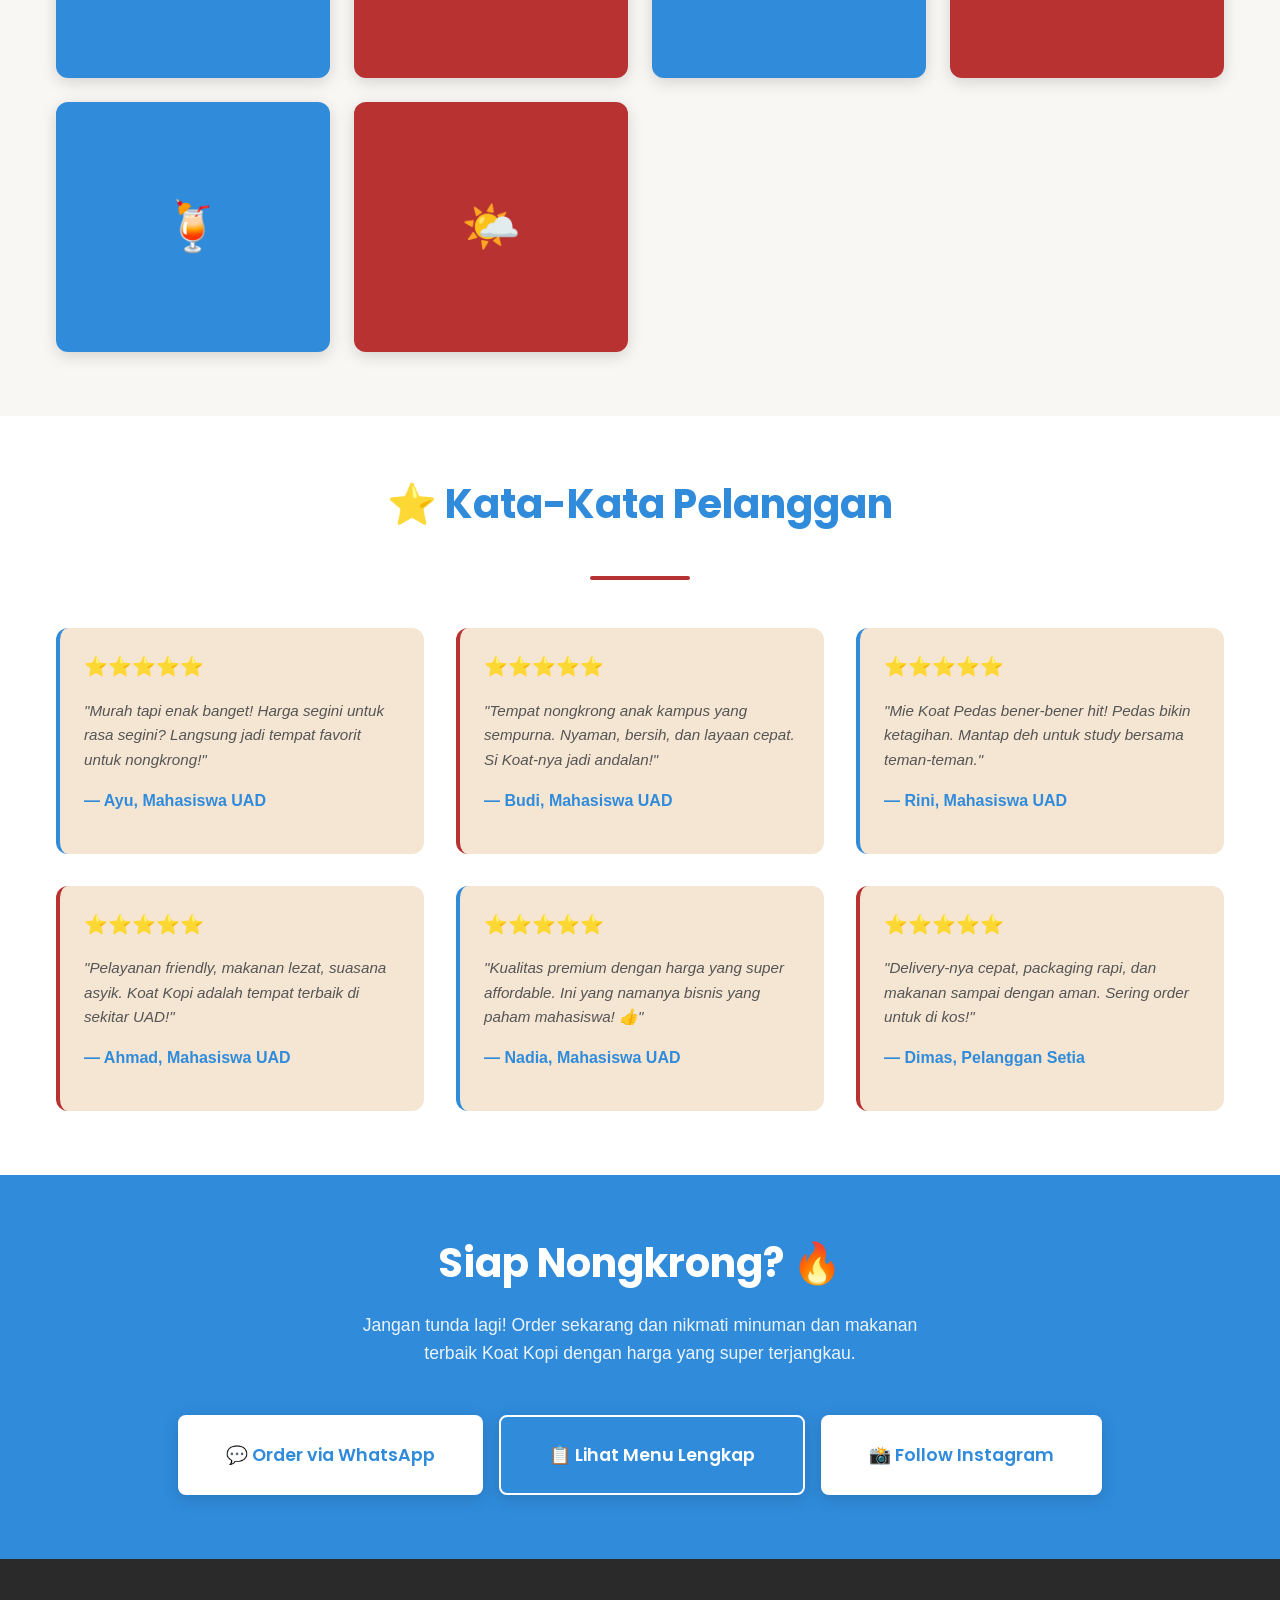
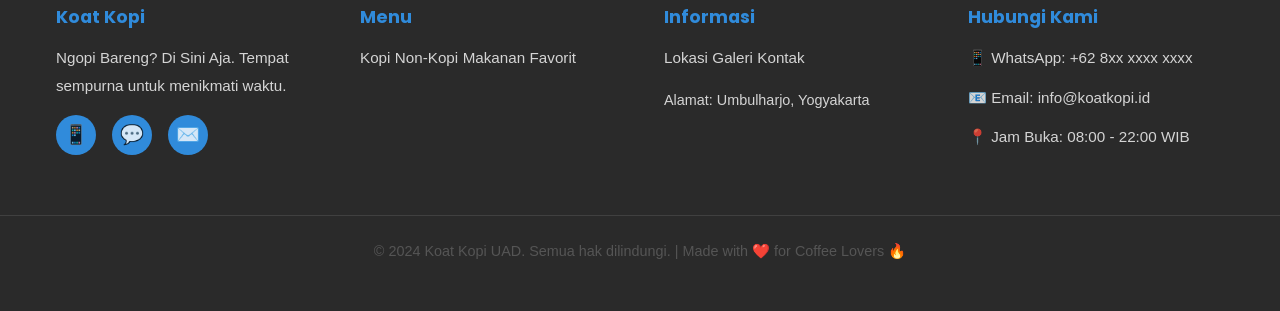
==== commit e1d40b6e: "rev dikit" ====
--- a/index.html
+++ b/index.html
@@ -92,7 +92,7 @@
   <section class="bestsellers section" id="bestseller-section">
     <div class="container">
       <div class="section-title">
-        <h2>🔥 Favorit Mahasiswa</h2>
+        <h2>🔥 Favorit Kalian</h2>
       </div>
       <div class="bestseller-cards">
         <!-- Dynamically filled by menu.js -->
@@ -253,8 +253,8 @@
   <footer>
     <div class="container">
       <div class="footer-section">
-        <h4>☕ Koat Kopi</h4>
-        <p>Ngopi murah, nongkrong mewah. Mulai dari 10K aja! Kualitas terjamin, harga terjangkau, suasana asyik.</p>
+        <h4>Koat Kopi</h4>
+        <p>Ngopi Bareng? Di Sini Aja. Tempat sempurna untuk menikmati waktu.</p>
         <div class="footer-social">
           <a href="#" data-instagram title="Instagram">📱</a>
           <a href="#" data-whatsapp title="WhatsApp">💬</a>
--- a/assets/css/style.css
+++ b/assets/css/style.css
@@ -224,7 +224,7 @@
 }
 
 .navbar-brand span {
-  color: var(--color-blue);
+  color: var(--color-red-accent);
 }
 
 .navbar-menu {
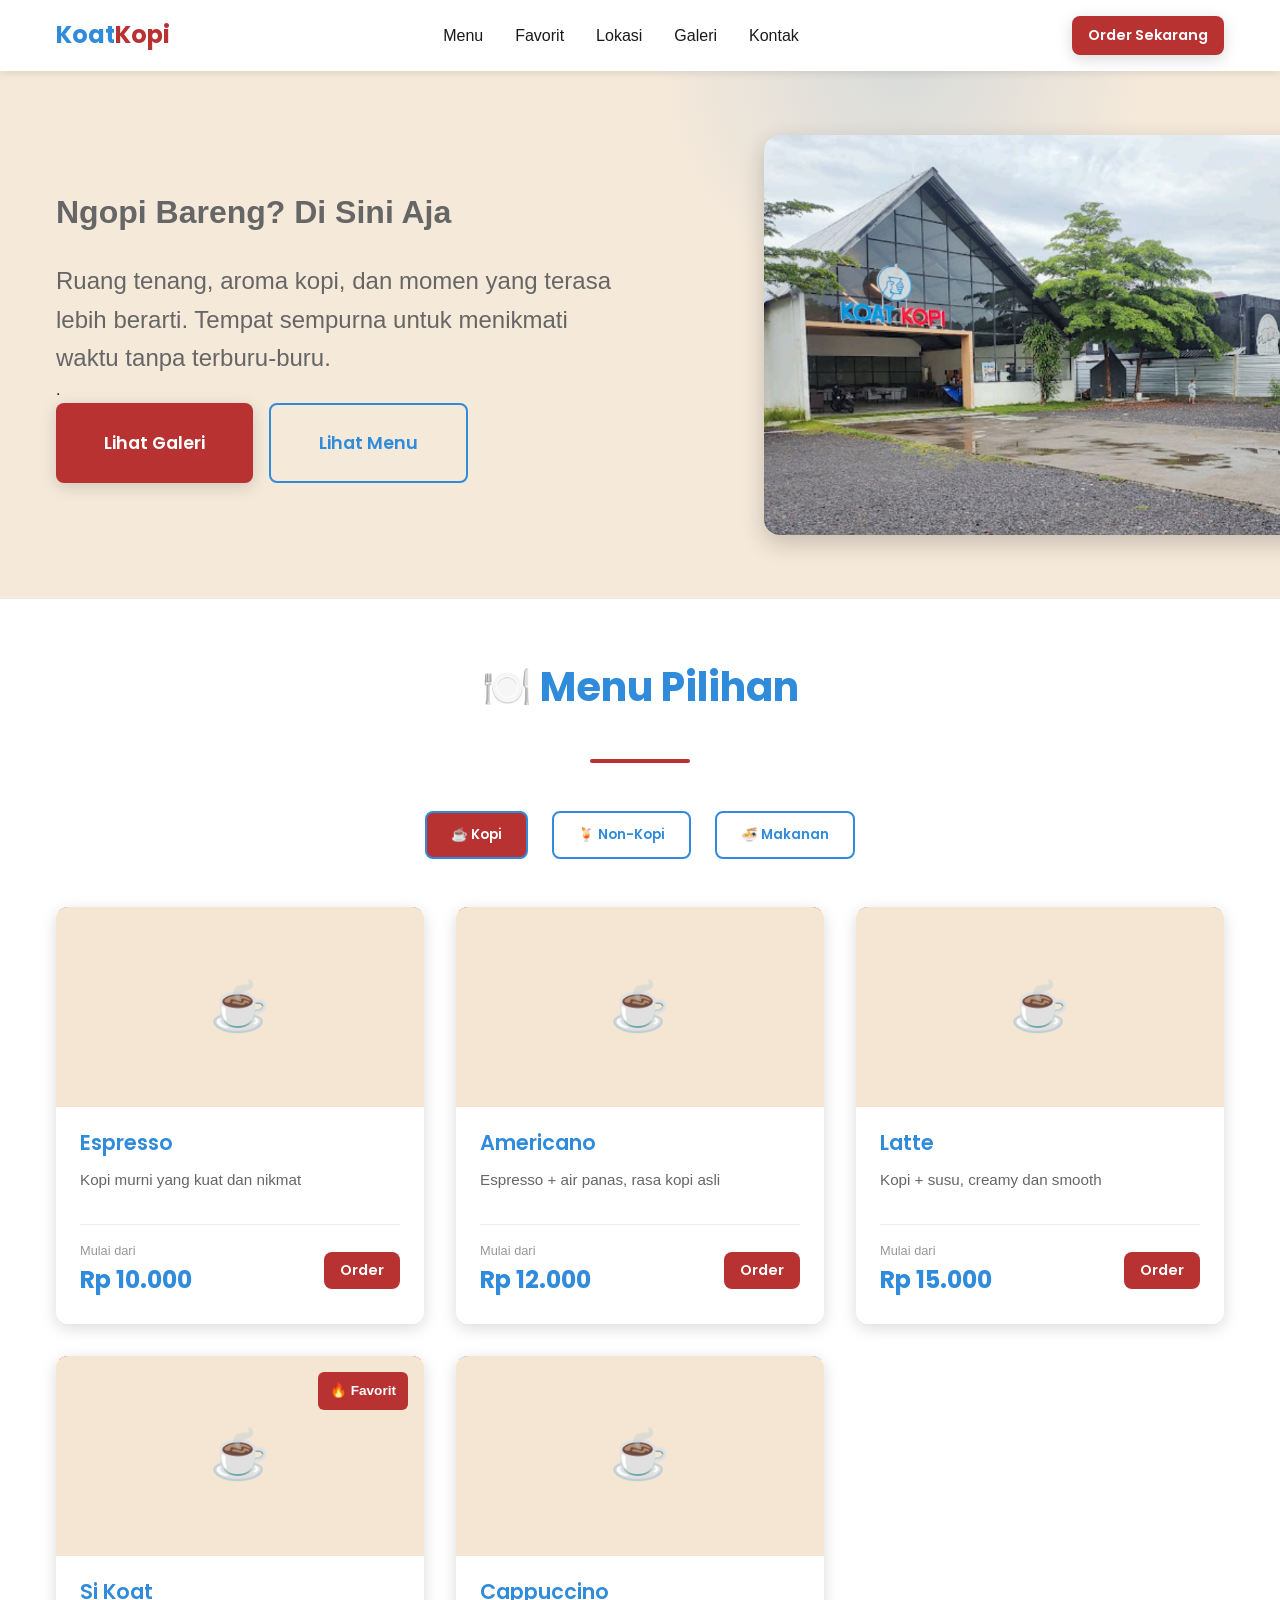
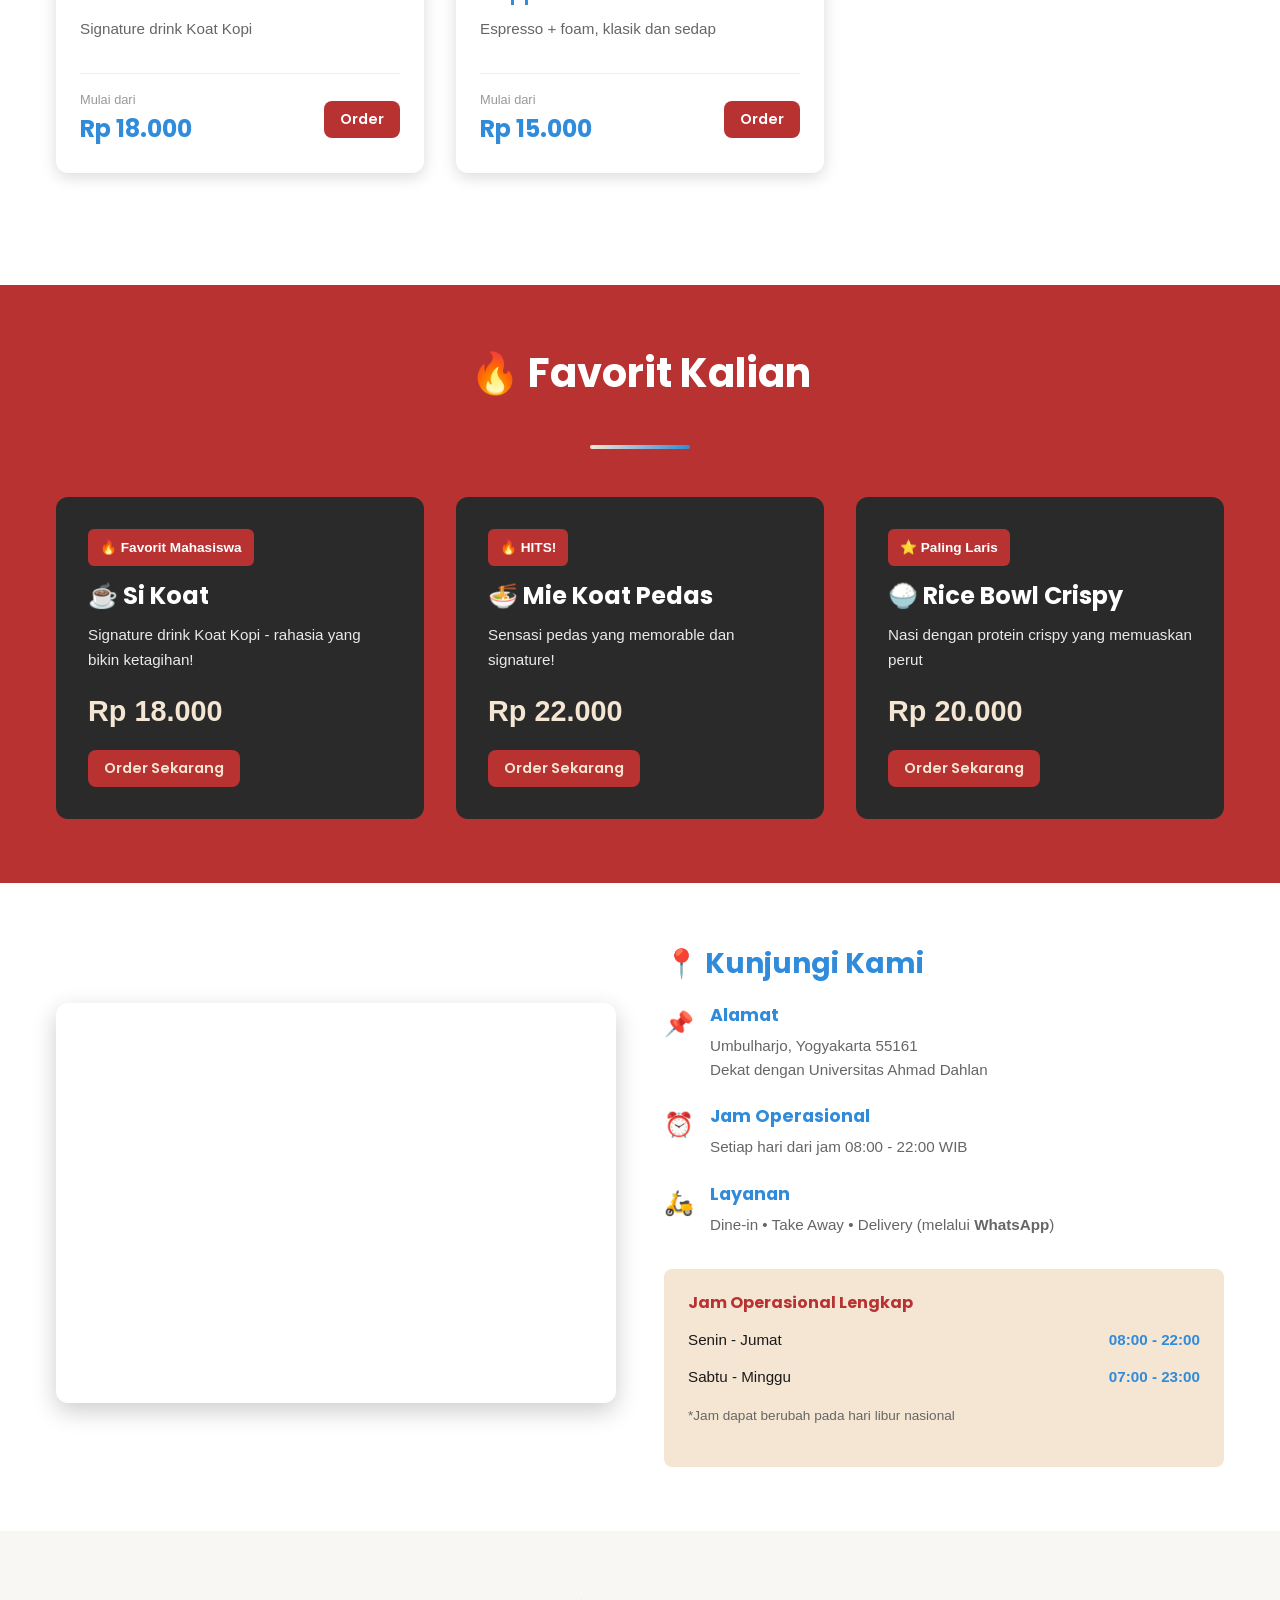
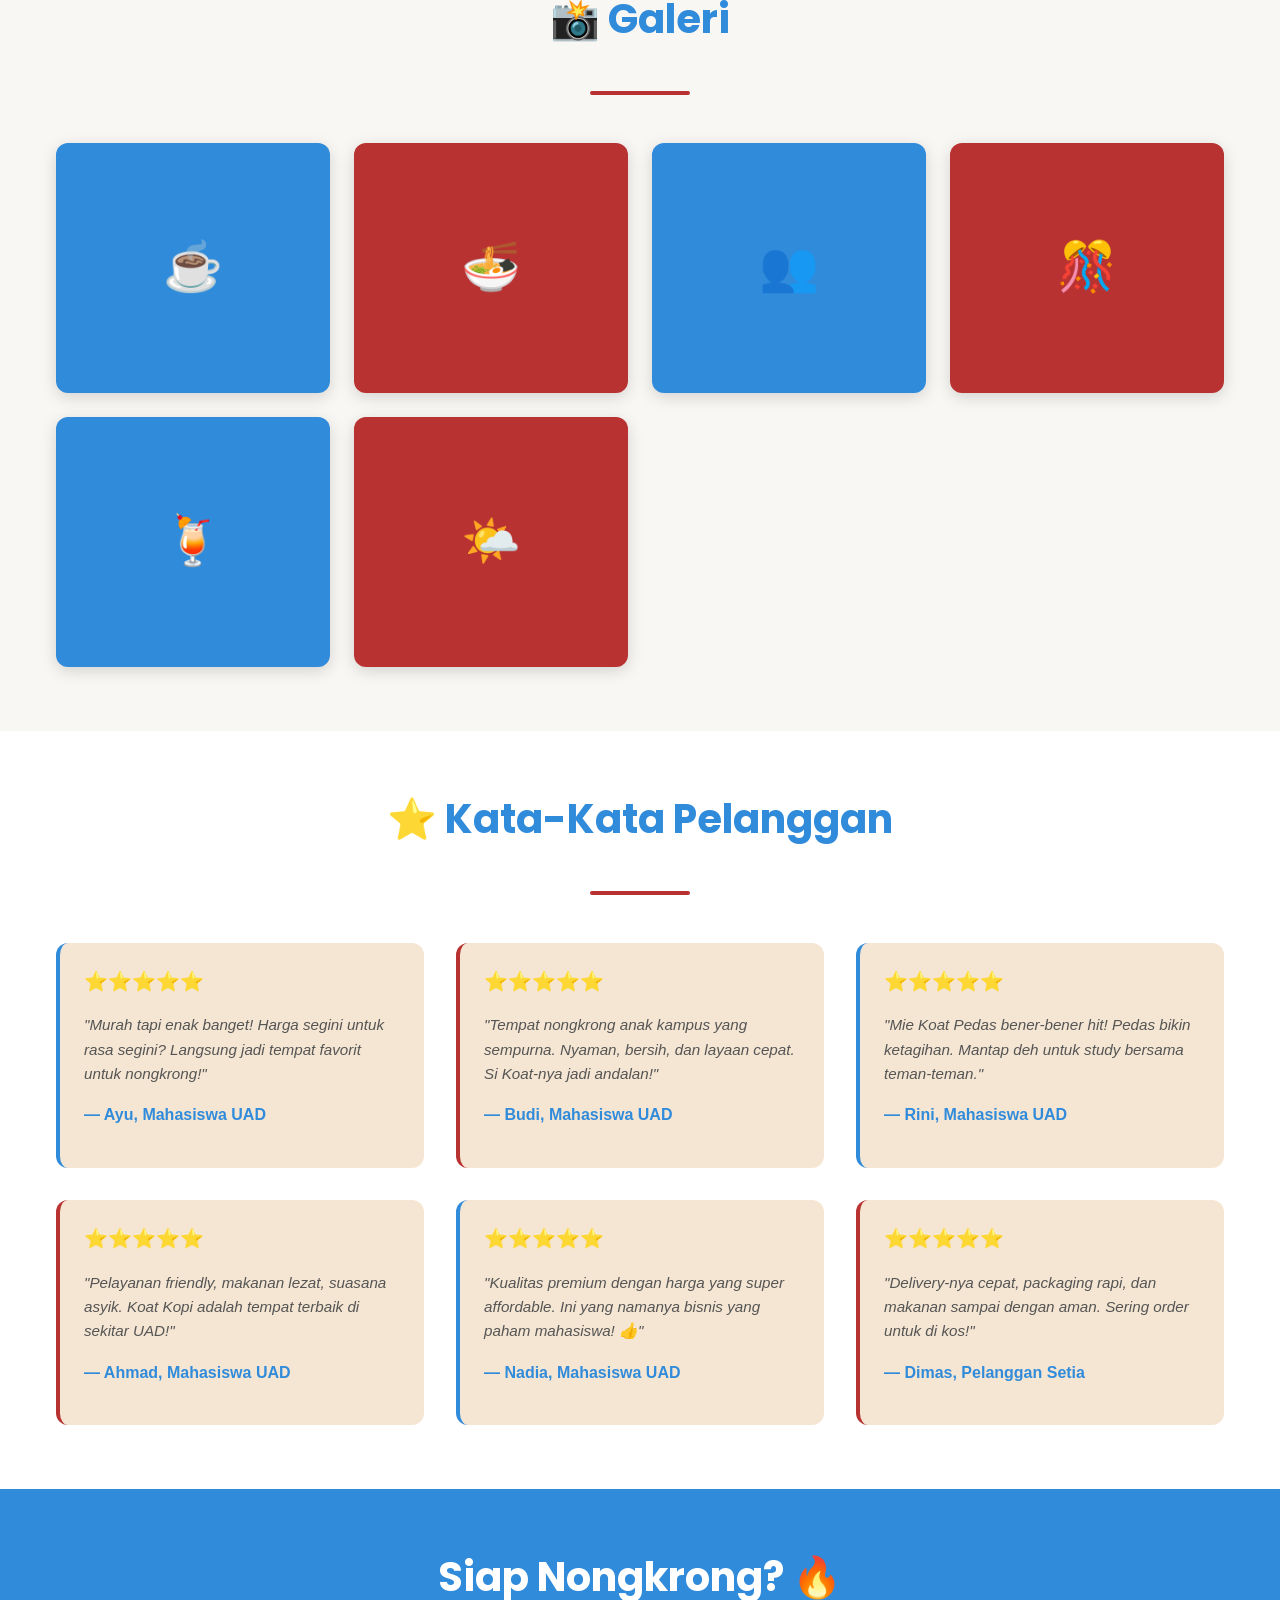
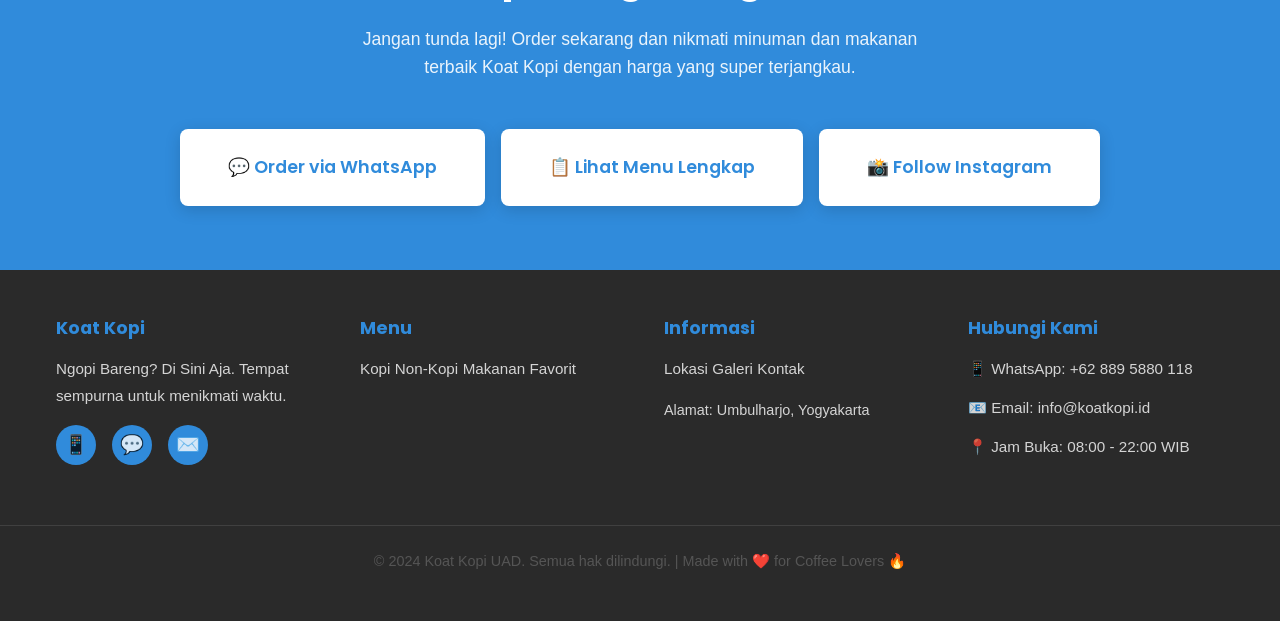
==== commit def31766: "update contact whatsapp & instagram" ====
--- a/index.html
+++ b/index.html
@@ -22,6 +22,10 @@
 </head>
 
 <body>
+  <!-- Hidden elements untuk menyimpan nomor WhatsApp dan username Instagram -->
+  <div id="whatsapp-number" style="display: none;">08895880118</div>
+  <div id="instagram-username" style="display: none;">koatkopi</div>
+
   <!-- ================================
        NAVBAR / NAVIGATION
   ================================ -->
@@ -234,14 +238,14 @@
       <h2>Siap Nongkrong? 🔥</h2>
       <p>Jangan tunda lagi! Order sekarang dan nikmati minuman dan makanan terbaik Koat Kopi dengan harga yang super terjangkau.</p>
       <div class="cta-buttons">
-        <button class="btn btn-primary btn-large" data-whatsapp data-message="Halo Koat Kopi! Saya ingin memesan...">
-          💬 Order via WhatsApp
+        <button type="button" class="btn btn-primary btn-large" data-whatsapp data-message="Halo Koat Kopi! Saya ingin memesan...">
+          <a href="https://api.whatsapp.com/send/?phone=628895880118">💬 Order via WhatsApp</a>
         </button>
-        <a href="#menu-section" class="btn btn-primary btn-large" style="background-color: transparent; color: white; border: 2px solid white;">
+        <a href="#menu-section" class="btn btn-primary btn-large">
           📋 Lihat Menu Lengkap
         </a>
-        <button class="btn btn-primary btn-large" data-instagram>
-          📸 Follow Instagram
+        <button type="button" class="btn btn-primary btn-large" data-instagram="koatkopi">
+          <a href="https://www.instagram.com/koatkopi">📸 Follow Instagram</a>
         </button>
       </div>
     </div>
@@ -256,9 +260,9 @@
         <h4>Koat Kopi</h4>
         <p>Ngopi Bareng? Di Sini Aja. Tempat sempurna untuk menikmati waktu.</p>
         <div class="footer-social">
-          <a href="#" data-instagram title="Instagram">📱</a>
-          <a href="#" data-whatsapp title="WhatsApp">💬</a>
-          <a href="#" title="Email">✉️</a>
+          <a href="https://www.instagram.com/koatkopi" data-instagram title="Instagram">📱</a>
+          <a href="https://wa.me/628895880118" data-whatsapp title="WhatsApp">💬</a>
+          <a href="mailto:info@koatkopi.id" title="Email">✉️</a>
         </div>
       </div>
 
@@ -280,7 +284,7 @@
 
       <div class="footer-section">
         <h4>Hubungi Kami</h4>
-        <p>📱 WhatsApp: <a href="https://wa.me/628xxxxxxxx">+62 8xx xxxx xxxx</a></p>
+        <p>📱 WhatsApp: <a href="https://wa.me/628895880118">+62 889 5880 118</a></p>
         <p>📧 Email: <a href="mailto:info@koatkopi.id">info@koatkopi.id</a></p>
         <p>📍 Jam Buka: 08:00 - 22:00 WIB</p>
       </div>
--- a/assets/css/style.css
+++ b/assets/css/style.css
@@ -397,11 +397,20 @@
   box-shadow: var(--shadow-md);
   transition: var(--transition);
   position: relative;
-  border-top: 4px solid var(--color-blue);
-}
-
-.menu-card:nth-child(2n) {
-  border-top-color: var(--color-red-accent);
+}
+
+.menu-card::before {
+  content: '';
+  position: absolute;
+  top: 0;
+  left: 0;
+  right: 0;
+  height: 4px;
+  background: var(--color-blue);
+}
+
+.menu-card:nth-child(2n)::before {
+  background: var(--color-red-accent);
 }
 
 .menu-card:hover {
@@ -503,18 +512,13 @@
 }
 
 .bestseller-card {
-  background-color: rgba(255, 255, 255, 0.1);
+  background-color: #2a2a2a;
   backdrop-filter: blur(10px);
-  border: 1px solid rgba(255, 255, 255, 0.2);
   border-radius: 12px;
   padding: var(--spacing-xl);
   transition: var(--transition);
   position: relative;
   overflow: hidden;
-}
-
-.bestseller-card:nth-child(2) {
-  border: 2px solid var(--color-blue);
 }
 
 .bestseller-card::before {
@@ -524,12 +528,11 @@
   left: 0;
   right: 0;
   height: 4px;
-  background: var(--color-blue);
 }
 
 .bestseller-card:hover {
   transform: translateY(-4px);
-  background-color: rgba(255, 255, 255, 0.15);
+  background-color: var(--color-blue);
   box-shadow: 0 8px 24px rgba(0, 0, 0, 0.2);
 }
 
@@ -560,18 +563,18 @@
 .bestseller-price {
   font-size: 1.8rem;
   font-weight: 700;
-  color: var(--color-blue);
+  color: var(--color-cream);
   margin-bottom: var(--spacing-md);
 }
 
 .bestseller-card .btn-small {
-  background-color: var(--color-cream);
-  color: var(--color-coffee);
+  background-color: var(--color-red-accent);
+  color: var(--color-cream);
   font-weight: 600;
 }
 
 .bestseller-card .btn-small:hover {
-  background-color: white;
+  transform: scale(1.05);
 }
 
 /* ================================
